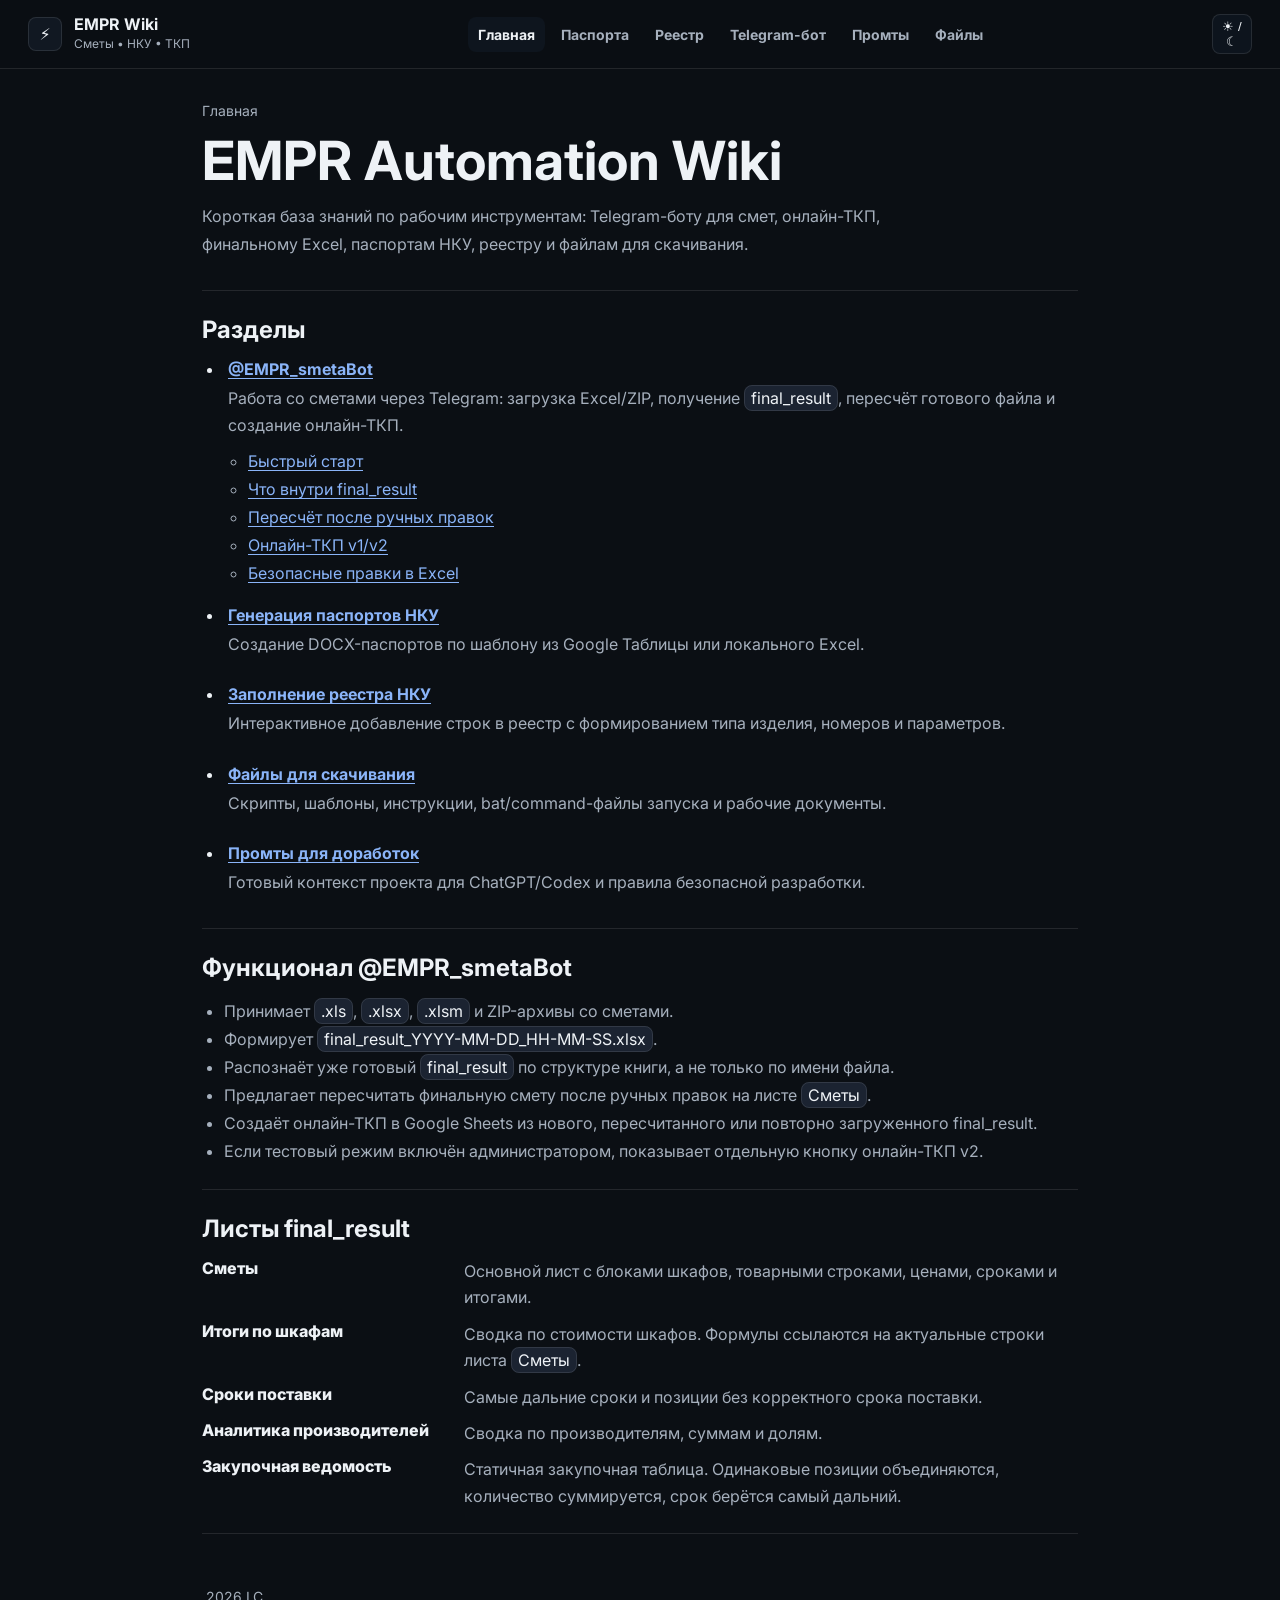
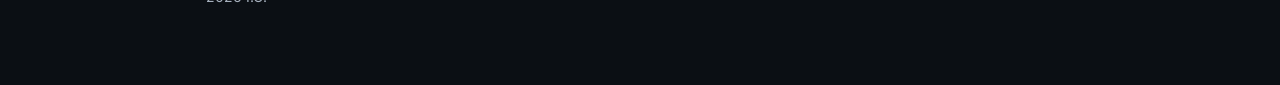
==== index.html @ 55ded32a "Simplify EMPR wiki pages" ====
<!doctype html>
<html lang="ru" data-theme="dark">
<head>
  <meta charset="utf-8" />
  <meta name="viewport" content="width=device-width, initial-scale=1" />
  <meta name="description" content="Wiki EMPR Automation: инструкции по @EMPR_smetaBot, сметам, онлайн-ТКП, паспортам НКУ, реестру и рабочим файлам." />
  <title>EMPR Automation Wiki</title>
  <link rel="preconnect" href="https://fonts.googleapis.com">
  <link rel="preconnect" href="https://fonts.gstatic.com" crossorigin>
  <link href="https://fonts.googleapis.com/css2?family=Inter:wght@400;500;600;700;800&family=JetBrains+Mono:wght@400;500;600&display=swap" rel="stylesheet">
  <link rel="stylesheet" href="styles.css" />
</head>
<body>
  <header class="topbar">
    <a class="brand" href="index.html" aria-label="В начало">
      <span class="brand-mark">⚡</span>
      <span><strong>EMPR Wiki</strong><small>Сметы • НКУ • ТКП</small></span>
    </a>
    <nav class="topnav" aria-label="Основная навигация">
      <a class="active" href="index.html">Главная</a>
      <a href="passports.html">Паспорта</a>
      <a href="registry.html">Реестр</a>
      <a href="bot.html">Telegram-бот</a>
      <a href="prompts.html">Промты</a>
      <a href="files.html">Файлы</a>
    </nav>
    <button class="theme-toggle" type="button" id="themeToggle" aria-label="Переключить тему">☀ / ☾</button>
  </header>

  <main class="layout wiki-page">
    <header class="wiki-page-header">
      <p class="wiki-breadcrumb">Главная</p>
      <h1>EMPR Automation Wiki</h1>
      <p>Короткая база знаний по рабочим инструментам: Telegram-боту для смет, онлайн-ТКП, финальному Excel, паспортам НКУ, реестру и файлам для скачивания.</p>
    </header>

    <section class="wiki-doc">
      <h2>Разделы</h2>
      <ul class="wiki-index-list">
        <li>
          <a href="bot.html"><strong>@EMPR_smetaBot</strong></a>
          <p>Работа со сметами через Telegram: загрузка Excel/ZIP, получение <span class="inline-code">final_result</span>, пересчёт готового файла и создание онлайн-ТКП.</p>
          <ul>
            <li><a href="bot.html#quick-start">Быстрый старт</a></li>
            <li><a href="bot.html#result-file">Что внутри final_result</a></li>
            <li><a href="bot.html#recalculate">Пересчёт после ручных правок</a></li>
            <li><a href="bot.html#online-tkp">Онлайн-ТКП v1/v2</a></li>
            <li><a href="bot.html#safe-editing">Безопасные правки в Excel</a></li>
          </ul>
        </li>
        <li>
          <a href="passports.html"><strong>Генерация паспортов НКУ</strong></a>
          <p>Создание DOCX-паспортов по шаблону из Google Таблицы или локального Excel.</p>
        </li>
        <li>
          <a href="registry.html"><strong>Заполнение реестра НКУ</strong></a>
          <p>Интерактивное добавление строк в реестр с формированием типа изделия, номеров и параметров.</p>
        </li>
        <li>
          <a href="files.html"><strong>Файлы для скачивания</strong></a>
          <p>Скрипты, шаблоны, инструкции, bat/command-файлы запуска и рабочие документы.</p>
        </li>
        <li>
          <a href="prompts.html"><strong>Промты для доработок</strong></a>
          <p>Готовый контекст проекта для ChatGPT/Codex и правила безопасной разработки.</p>
        </li>
      </ul>
    </section>

    <section class="wiki-doc">
      <h2>Функционал @EMPR_smetaBot</h2>
      <ul class="wiki-plain-list">
        <li>Принимает <span class="inline-code">.xls</span>, <span class="inline-code">.xlsx</span>, <span class="inline-code">.xlsm</span> и ZIP-архивы со сметами.</li>
        <li>Формирует <span class="inline-code">final_result_YYYY-MM-DD_HH-MM-SS.xlsx</span>.</li>
        <li>Распознаёт уже готовый <span class="inline-code">final_result</span> по структуре книги, а не только по имени файла.</li>
        <li>Предлагает пересчитать финальную смету после ручных правок на листе <span class="inline-code">Сметы</span>.</li>
        <li>Создаёт онлайн-ТКП в Google Sheets из нового, пересчитанного или повторно загруженного final_result.</li>
        <li>Если тестовый режим включён администратором, показывает отдельную кнопку онлайн-ТКП v2.</li>
      </ul>
    </section>

    <section class="wiki-doc">
      <h2>Листы final_result</h2>
      <dl class="wiki-def-list">
        <dt>Сметы</dt>
        <dd>Основной лист с блоками шкафов, товарными строками, ценами, сроками и итогами.</dd>
        <dt>Итоги по шкафам</dt>
        <dd>Сводка по стоимости шкафов. Формулы ссылаются на актуальные строки листа <span class="inline-code">Сметы</span>.</dd>
        <dt>Сроки поставки</dt>
        <dd>Самые дальние сроки и позиции без корректного срока поставки.</dd>
        <dt>Аналитика производителей</dt>
        <dd>Сводка по производителям, суммам и долям.</dd>
        <dt>Закупочная ведомость</dt>
        <dd>Статичная закупочная таблица. Одинаковые позиции объединяются, количество суммируется, срок берётся самый дальний.</dd>
      </dl>
    </section>

    <footer class="footer">2026 I.C.</footer>
  </main>
  <div class="toast" id="toast">Команда скопирована</div>
  <script src="script.js"></script>
</body>
</html>
---- styles.css ----
:root {
  color-scheme: dark;
  --bg: #0b0f14;
  --bg-soft: #111822;
  --panel: rgba(17, 24, 34, .76);
  --panel-strong: rgba(22, 31, 44, .96);
  --text: #eef2f6;
  --muted: #a6b0bd;
  --line: rgba(255,255,255,.10);
  --accent: #8ab4f8;
  --accent-2: #8ab4f8;
  --accent-3: #a8dab5;
  --warn: #ffbd4a;
  --pink: #f28b82;
  --pink-soft: rgba(242, 139, 130, .12);
  --shadow: none;
  --code-bg: #071121;
  --code-text: #dce8ff;
  --svg-panel-a: #20365f;
  --svg-panel-b: #111c31;
  --svg-stroke: #5f83bd;
  --svg-slot: #071121;
}
html[data-theme="light"] {
  color-scheme: light;
  --bg: #f5f7fb;
  --bg-soft: #eaf0f8;
  --panel: rgba(255,255,255,.86);
  --panel-strong: rgba(255,255,255,.98);
  --text: #111827;
  --muted: #52627a;
  --line: rgba(20,36,62,.14);
  --shadow: 0 20px 60px rgba(31,54,92,.14);
  --code-bg: #0d1524;
  --code-text: #eaf2ff;
  --svg-panel-a: #e7eef8;
  --svg-panel-b: #c8d6e8;
  --svg-stroke: #6680a5;
  --svg-slot: #f7fbff;
  --pink-soft: rgba(236, 72, 153, .10);
}
* { box-sizing: border-box; }
html { scroll-behavior: smooth; }
body {
  margin: 0;
  font-family: Inter, system-ui, -apple-system, BlinkMacSystemFont, "Segoe UI", sans-serif;
  background: var(--bg);
  color: var(--text);
}
a { color: inherit; }
.noise { display: none; }
.topbar {
  position: sticky; top: 0; z-index: 50;
  display: flex; align-items: center; justify-content: space-between; gap: 18px;
  padding: 14px 28px;
  backdrop-filter: blur(18px);
  background: color-mix(in srgb, var(--bg) 78%, transparent);
  border-bottom: 1px solid var(--line);
}
.brand { display: flex; align-items: center; gap: 12px; text-decoration: none; min-width: 220px; }
.brand-mark { display: grid; place-items: center; width: 34px; height: 34px; border-radius: 8px; background: var(--bg-soft); border: 1px solid var(--line); box-shadow: none; }
.brand strong { display: block; line-height: 1.05; }
.brand small { color: var(--muted); font-size: 12px; }
.topnav { display: flex; align-items: center; gap: 6px; flex-wrap: wrap; }
.topnav a { text-decoration: none; color: var(--muted); padding: 9px 10px; border-radius: 8px; font-weight: 700; font-size: 14px; }
.topnav a:hover, .topnav a.active { color: var(--text); background: var(--panel); }
.theme-toggle { border: 1px solid var(--line); background: var(--panel); color: var(--text); width: 40px; height: 40px; border-radius: 8px; cursor: pointer; }
.layout { max-width: 1080px; margin: 0 auto; padding: 30px 22px 56px; }
.hero, .section { border: 1px solid var(--line); background: var(--panel); border-radius: 30px; box-shadow: var(--shadow); }
.hero { display: grid; grid-template-columns: 1.08fr .92fr; gap: 26px; padding: 44px; overflow: hidden; position: relative; }
.eyebrow, .kicker { color: var(--accent); font-weight: 800; font-size: 12px; letter-spacing: .16em; text-transform: uppercase; }
h1 { font-size: clamp(42px, 6vw, 76px); line-height: .94; margin: 16px 0 18px; letter-spacing: 0; }
h2 { font-size: clamp(28px, 4vw, 44px); line-height: 1.05; margin: 10px 0 12px; letter-spacing: 0; }
h3 { font-size: 20px; margin: 24px 0 12px; }
p { color: var(--muted); line-height: 1.7; }
.lead { color: var(--muted); font-size: clamp(17px, 2vw, 21px); line-height: 1.65; max-width: 760px; }
.hero-actions, .actions { display: flex; flex-wrap: wrap; gap: 12px; margin-top: 26px; }
.btn { display: inline-flex; align-items: center; justify-content: center; gap: 8px; min-height: 40px; padding: 0 14px; border-radius: 8px; text-decoration: none; font-weight: 800; border: 1px solid var(--line); }
.btn.primary { background: var(--accent); color: #071121; border: 0; }
.btn.green { background: var(--accent-3); color: #071121; border: 0; }
.btn.ghost { background: var(--panel); color: var(--text); }
.section { margin-top: 28px; padding: 34px; }
.section-head { max-width: 780px; margin-bottom: 24px; }
.grid-2 { display: grid; grid-template-columns: repeat(2, 1fr); gap: 16px; }
.grid-3 { display: grid; grid-template-columns: repeat(3, 1fr); gap: 16px; }
.card { padding: 22px; border-radius: 22px; background: color-mix(in srgb, var(--bg-soft) 70%, transparent); border: 1px solid var(--line); }
.card h3 { margin-top: 0; }
.card p { margin-bottom: 0; }
.badges { display: flex; gap: 8px; flex-wrap: wrap; margin: 12px 0; }
.badge { padding: 6px 9px; border-radius: 999px; border: 1px solid var(--line); color: var(--muted); background: color-mix(in srgb, var(--panel-strong) 70%, transparent); font-weight: 700; font-size: 12px; }
.notice {
  position: relative;
  padding: 17px 18px 17px 22px;
  border-radius: 18px;
  background:
    linear-gradient(90deg, color-mix(in srgb, var(--pink) 28%, transparent), transparent 46%),
    color-mix(in srgb, var(--pink) 8%, var(--panel));
  border: 1px solid color-mix(in srgb, var(--pink) 34%, var(--line));
  color: var(--muted);
  margin: 16px 0;
  box-shadow: inset 5px 0 0 color-mix(in srgb, var(--pink) 78%, white 6%), 0 16px 42px rgba(0,0,0,.10);
}
.notice::before {
  content: "";
  position: absolute;
  left: 14px; top: 16px; bottom: 16px;
  width: 3px;
  border-radius: 999px;
  background: linear-gradient(180deg, #ff8ac1, var(--pink));
  opacity: .95;
}
.notice strong { color: var(--text); }
.wiki-page {
  max-width: 920px;
}
.wiki-page-header {
  padding-bottom: 22px;
  border-bottom: 1px solid var(--line);
}
.wiki-page-header h1 {
  font-size: clamp(34px, 5vw, 54px);
  line-height: 1.05;
  margin: 8px 0 14px;
}
.wiki-page-header p {
  max-width: 760px;
  margin: 0 0 10px;
}
.wiki-page-header a,
.wiki-doc a {
  color: var(--accent);
  text-decoration-thickness: 1px;
  text-underline-offset: 3px;
}
.wiki-breadcrumb {
  color: var(--muted);
  font-size: 14px;
}
.wiki-doc {
  padding: 24px 0;
  border-bottom: 1px solid var(--line);
}
.wiki-doc h2 {
  font-size: 24px;
  line-height: 1.25;
  margin: 0 0 14px;
}
.wiki-doc h3 {
  font-size: 17px;
  margin: 18px 0 8px;
}
.wiki-doc p {
  margin: 8px 0;
}
.wiki-index-list {
  display: grid;
  gap: 18px;
  margin: 0;
  padding-left: 22px;
}
.wiki-index-list > li {
  padding-left: 4px;
}
.wiki-index-list p {
  margin: 6px 0 8px;
}
.wiki-index-list ul,
.wiki-plain-list,
.wiki-ordered-list,
.wiki-toc ol {
  color: var(--muted);
  line-height: 1.75;
}
.wiki-index-list ul {
  margin: 0;
  padding-left: 20px;
}
.wiki-plain-list,
.wiki-ordered-list {
  margin: 0;
  padding-left: 22px;
}
.wiki-def-list {
  display: grid;
  grid-template-columns: minmax(170px, 240px) minmax(0, 1fr);
  gap: 10px 22px;
  margin: 0;
}
.wiki-def-list dt {
  color: var(--text);
  font-weight: 800;
}
.wiki-def-list dd {
  margin: 0;
  color: var(--muted);
  line-height: 1.65;
}
.wiki-toc ol {
  margin: 0;
  padding-left: 22px;
  columns: 2;
}
.wiki-hero {
  display: grid;
  grid-template-columns: minmax(0, 1.05fr) minmax(320px, .95fr);
  gap: 22px;
  border: 1px solid var(--line);
  background: var(--panel);
  border-radius: 30px;
  box-shadow: var(--shadow);
  padding: 40px;
}
.wiki-hero-copy { align-self: center; }
.wiki-quick-index {
  display: grid;
  gap: 10px;
}
.wiki-quick-index a {
  display: grid;
  grid-template-columns: 44px 1fr;
  column-gap: 12px;
  row-gap: 3px;
  align-items: center;
  padding: 14px;
  text-decoration: none;
  border: 1px solid var(--line);
  border-radius: 18px;
  background: color-mix(in srgb, var(--bg-soft) 76%, transparent);
}
.wiki-quick-index a:hover {
  border-color: color-mix(in srgb, var(--accent) 46%, var(--line));
  background: color-mix(in srgb, var(--accent) 10%, var(--bg-soft));
}
.wiki-quick-index span {
  grid-row: 1 / 3;
  display: grid;
  place-items: center;
  width: 44px;
  height: 44px;
  border-radius: 12px;
  color: var(--text);
  background: color-mix(in srgb, var(--accent) 18%, var(--panel-strong));
  font: 800 13px "JetBrains Mono", ui-monospace, monospace;
}
.wiki-quick-index strong { color: var(--text); }
.wiki-quick-index small { color: var(--muted); line-height: 1.45; }
.wiki-grid {
  display: grid;
  grid-template-columns: repeat(4, minmax(0, 1fr));
  gap: 14px;
}
.wiki-tile {
  display: block;
  min-height: 220px;
  padding: 20px;
  border: 1px solid var(--line);
  border-radius: 20px;
  background: color-mix(in srgb, var(--bg-soft) 72%, transparent);
  text-decoration: none;
}
.wiki-tile:hover {
  border-color: color-mix(in srgb, var(--accent-3) 42%, var(--line));
  background: color-mix(in srgb, var(--accent-3) 8%, var(--bg-soft));
}
.wiki-tile-label {
  display: inline-flex;
  margin-bottom: 18px;
  padding: 6px 9px;
  border-radius: 999px;
  background: color-mix(in srgb, var(--accent-3) 12%, transparent);
  border: 1px solid var(--line);
  color: var(--accent-3);
  font-size: 12px;
  font-weight: 800;
  text-transform: uppercase;
  letter-spacing: .08em;
}
.wiki-section { scroll-margin-top: 92px; }
.wiki-list {
  display: grid;
  gap: 12px;
}
.wiki-list article {
  padding: 18px 20px;
  border: 1px solid var(--line);
  border-radius: 18px;
  background: color-mix(in srgb, var(--bg-soft) 72%, transparent);
}
.wiki-list h3 { margin: 0 0 8px; }
.wiki-list p { margin: 0; }
.wiki-note {
  margin: 18px 0 0;
  padding: 16px 18px;
  border: 1px solid color-mix(in srgb, var(--accent-3) 34%, var(--line));
  border-radius: 18px;
  background: color-mix(in srgb, var(--accent-3) 9%, var(--panel));
  color: var(--muted);
  line-height: 1.7;
}
.wiki-note strong { color: var(--text); }
.flow-list {
  display: grid;
  gap: 12px;
  margin: 0;
  padding: 0;
  list-style: none;
  counter-reset: flow;
}
.flow-list li {
  counter-increment: flow;
  position: relative;
  padding: 16px 18px 16px 64px;
  border: 1px solid var(--line);
  border-radius: 18px;
  background: color-mix(in srgb, var(--bg-soft) 72%, transparent);
  color: var(--muted);
  line-height: 1.7;
}
.flow-list li::before {
  content: counter(flow);
  position: absolute;
  left: 16px;
  top: 16px;
  display: grid;
  place-items: center;
  width: 32px;
  height: 32px;
  border-radius: 10px;
  background: color-mix(in srgb, var(--accent) 18%, var(--panel-strong));
  color: var(--text);
  font: 800 13px "JetBrains Mono", ui-monospace, monospace;
}
.flow-list strong { color: var(--text); }
.check-list {
  margin: 0;
  padding-left: 20px;
  color: var(--muted);
  line-height: 1.8;
}
.check-list li::marker { color: var(--accent-3); }
.check-list.danger li::marker { color: var(--warn); }
.compact-table table { min-width: 760px; }
.folder-card { background: var(--bg-soft); border: 1px solid var(--line); border-radius: 22px; overflow: hidden; margin: 16px 0; }
.folder-title { padding: 14px 18px; border-bottom: 1px solid var(--line); color: var(--muted); font-weight: 800; }
.tree { background: transparent; color: var(--text); }
.code-block { margin: 16px 0; overflow: hidden; border: 1px solid var(--line); border-radius: 18px; background: var(--code-bg); }
.code-head { display: flex; justify-content: space-between; align-items: center; gap: 14px; padding: 10px 12px 10px 16px; color: #9fb0cc; border-bottom: 1px solid rgba(255,255,255,.08); font-size: 13px; }
.copy-btn { border: 1px solid rgba(255,255,255,.12); background: rgba(255,255,255,.06); color: #dce7ff; border-radius: 10px; padding: 7px 10px; font: 800 12px Inter, sans-serif; cursor: pointer; }
.copy-btn:hover { background: rgba(255,255,255,.12); }
pre { margin: 0; padding: 18px; overflow-x: auto; color: var(--code-text); font-size: 14px; line-height: 1.6; }
code { font-family: "JetBrains Mono", ui-monospace, SFMono-Regular, Menlo, Consolas, monospace; }
.inline-code { color: var(--text); background: color-mix(in srgb, var(--accent) 12%, transparent); border: 1px solid var(--line); padding: 2px 6px; border-radius: 8px; }
.steps { color: var(--muted); line-height: 1.8; padding-left: 22px; }
.table-wrap { overflow-x: auto; border: 1px solid var(--line); border-radius: 20px; }
table { width: 100%; border-collapse: collapse; min-width: 680px; }
th, td { padding: 14px 16px; text-align: left; border-bottom: 1px solid var(--line); vertical-align: top; }
th { color: var(--text); background: var(--bg-soft); font-size: 13px; text-transform: uppercase; letter-spacing: .08em; }
td { color: var(--muted); }
.tabs { display: inline-flex; padding: 5px; background: var(--bg-soft); border: 1px solid var(--line); border-radius: 16px; margin: 10px 0 20px; }
.tab { border: 0; background: transparent; color: var(--muted); padding: 10px 16px; border-radius: 12px; font-weight: 800; cursor: pointer; }
.tab.active { background: var(--panel-strong); color: var(--text); box-shadow: 0 8px 26px rgba(0,0,0,.16); }
.tab-panel { display: none; }
.tab-panel.active { display: block; }
.footer { margin-top: 30px; padding: 24px 4px; color: var(--muted); font-size: 14px; }
.footer-banner { margin-top: 30px; padding: 0; overflow: hidden; border: 1px solid var(--line); border-radius: 28px; background: var(--panel); box-shadow: var(--shadow); aspect-ratio: 24 / 7; min-height: 220px; max-height: 430px; }
.footer-banner img { display: block; width: 100%; height: 100%; object-fit: cover; object-position: center; }
.toast { position: fixed; right: 24px; bottom: 24px; opacity: 0; transform: translateY(12px); transition: .25s ease; background: var(--panel-strong); color: var(--text); border: 1px solid var(--line); padding: 12px 16px; border-radius: 14px; box-shadow: var(--shadow); pointer-events: none; z-index: 100; }
.toast.show { opacity: 1; transform: translateY(0); }
/* Electric cabinet hero */
.cabinet-wrap { position: relative; min-height: 410px; display: grid; place-items: center; }
.grid-glow { position: absolute; inset: 8%; border-radius: 50%; background: radial-gradient(circle, color-mix(in srgb, var(--accent) 18%, transparent), transparent 66%); filter: blur(5px); animation: breathe 4s ease-in-out infinite; }
.cabinet-svg { width: min(100%, 460px); position: relative; z-index: 1; filter: drop-shadow(0 34px 60px rgba(0,0,0,.32)); }
.cabinet-door { fill: url(#doorGradient); stroke: var(--svg-stroke); stroke-width: 2.4; }
.door-line, .hinge, .rail { stroke: var(--svg-stroke); stroke-width: 2; opacity: .75; }
.vent { fill: color-mix(in srgb, var(--accent) 20%, var(--svg-slot)); opacity: .8; }
.handle { fill: var(--svg-stroke); }
.breaker { fill: var(--svg-slot); stroke: var(--svg-stroke); stroke-width: 1.3; }
.switch { fill: color-mix(in srgb, var(--accent) 35%, var(--svg-slot)); animation: switchPulse 2.4s ease-in-out infinite; }
.busbar { stroke: var(--warn); stroke-width: 6; stroke-linecap: round; filter: drop-shadow(0 0 8px color-mix(in srgb, var(--warn) 50%, transparent)); }
.wire { fill: none; stroke-width: 4; stroke-linecap: round; stroke-dasharray: 12 14; animation: dash 2.4s linear infinite; }
.wire.blue { stroke: var(--accent); }
.wire.green { stroke: var(--accent-3); animation-duration: 3s; }
.wire.purple { stroke: var(--accent-2); animation-duration: 2s; }
.led { animation: blink 1.5s ease-in-out infinite; }
.led.red { fill: #ff5770; }
.led.green { fill: var(--accent-3); animation-delay: .35s; }
.led.blue { fill: var(--accent); animation-delay: .7s; }
.meter-text { fill: var(--muted); font: 800 12px Inter, sans-serif; letter-spacing: .08em; }
@keyframes dash { to { stroke-dashoffset: -52; } }
@keyframes blink { 0%,100% { opacity: .45; } 50% { opacity: 1; filter: drop-shadow(0 0 10px currentColor); } }
@keyframes breathe { 0%,100% { transform: scale(.96); opacity: .6; } 50% { transform: scale(1.05); opacity: 1; } }
@keyframes switchPulse { 0%,100% { opacity: .72; } 50% { opacity: 1; } }
@media (max-width: 900px) {
  .hero, .wiki-hero { grid-template-columns: 1fr; padding: 28px; }
  .grid-2, .grid-3 { grid-template-columns: 1fr; }
  .wiki-grid { grid-template-columns: repeat(2, minmax(0, 1fr)); }
  .topnav { display: none; }
  .brand { min-width: auto; }
}
@media (max-width: 620px) {
  .topbar { padding: 12px 16px; }
  .layout { padding: 22px 14px 42px; }
  .section { padding: 24px; border-radius: 24px; }
  .wiki-hero { padding: 24px; border-radius: 24px; }
  .wiki-grid { grid-template-columns: 1fr; }
  .wiki-quick-index a { grid-template-columns: 38px 1fr; }
  .wiki-quick-index span { width: 38px; height: 38px; }
  h1 { font-size: 40px; }
  .hero-actions, .actions { flex-direction: column; align-items: stretch; }
  .footer-banner { border-radius: 24px; aspect-ratio: 4 / 3; min-height: 260px; }
  .wiki-def-list { grid-template-columns: 1fr; gap: 4px; }
  .wiki-def-list dd { margin-bottom: 12px; }
  .wiki-toc ol { columns: 1; }
}
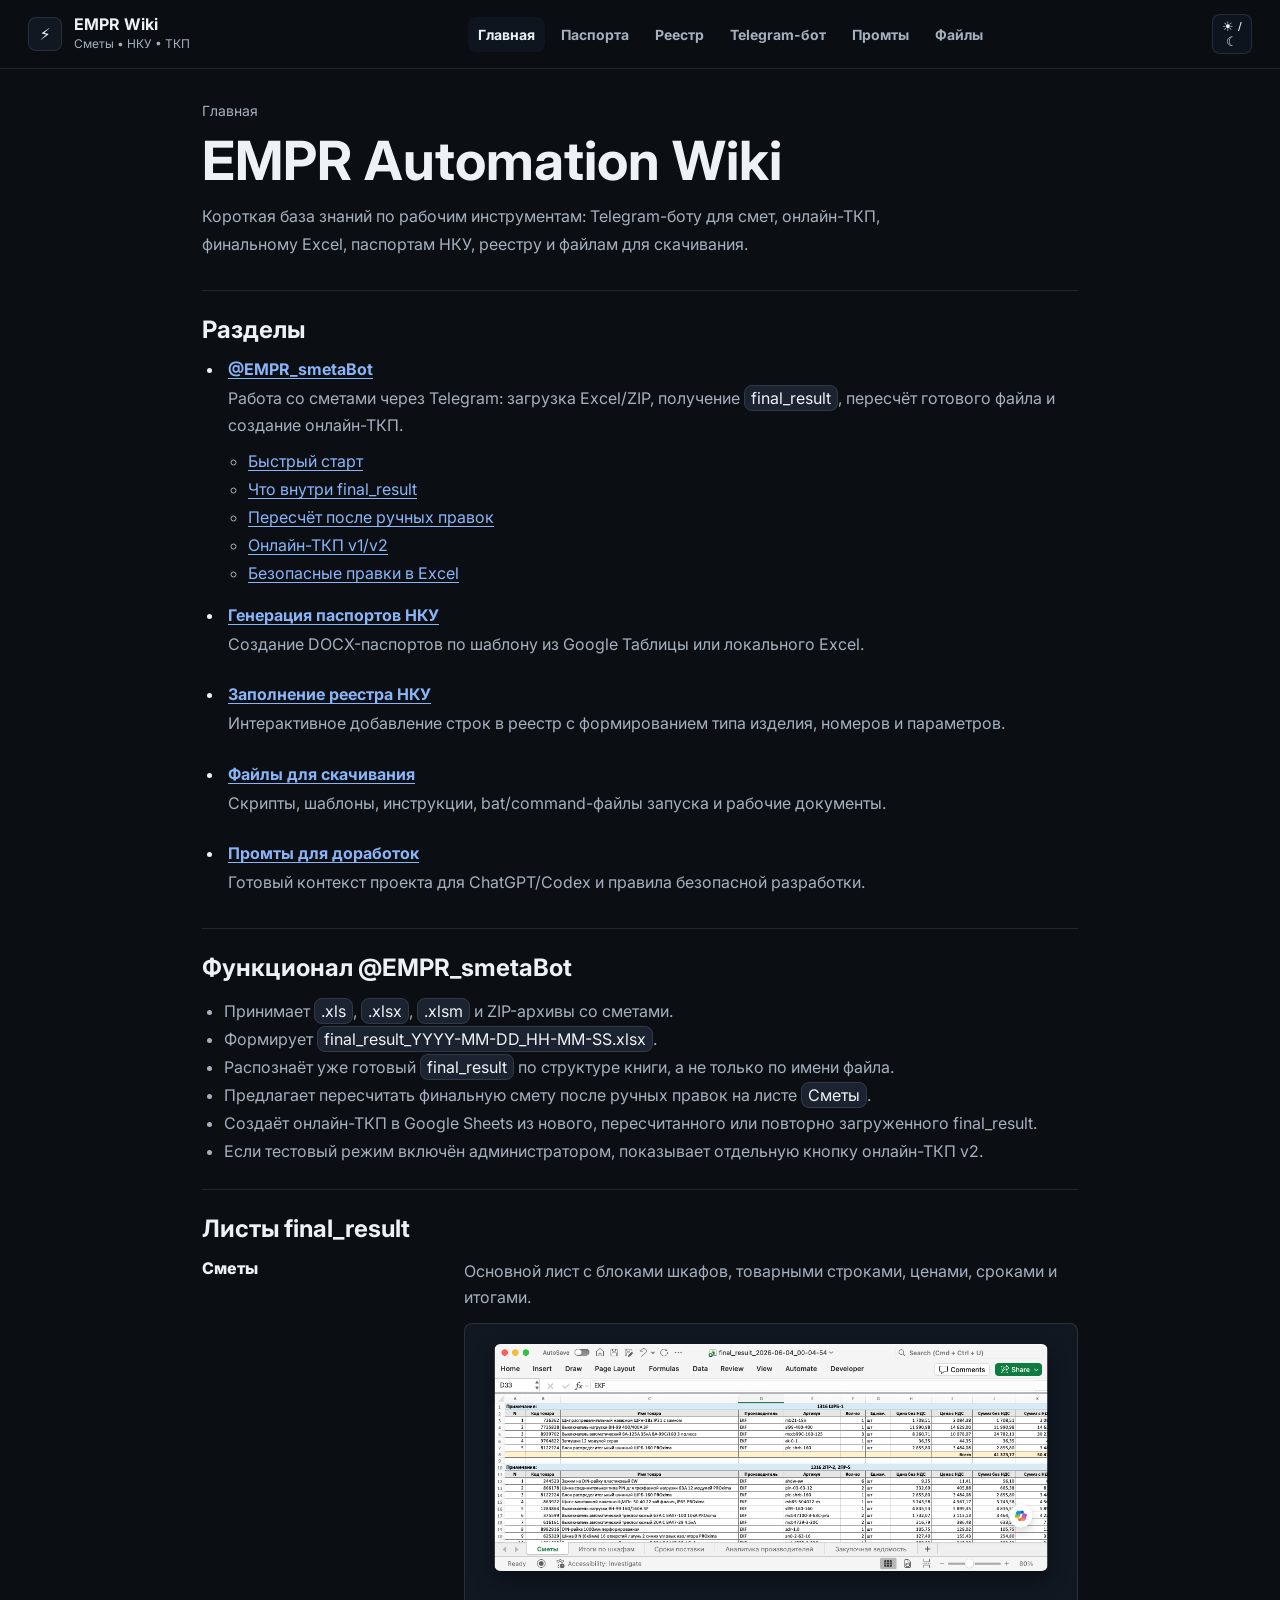
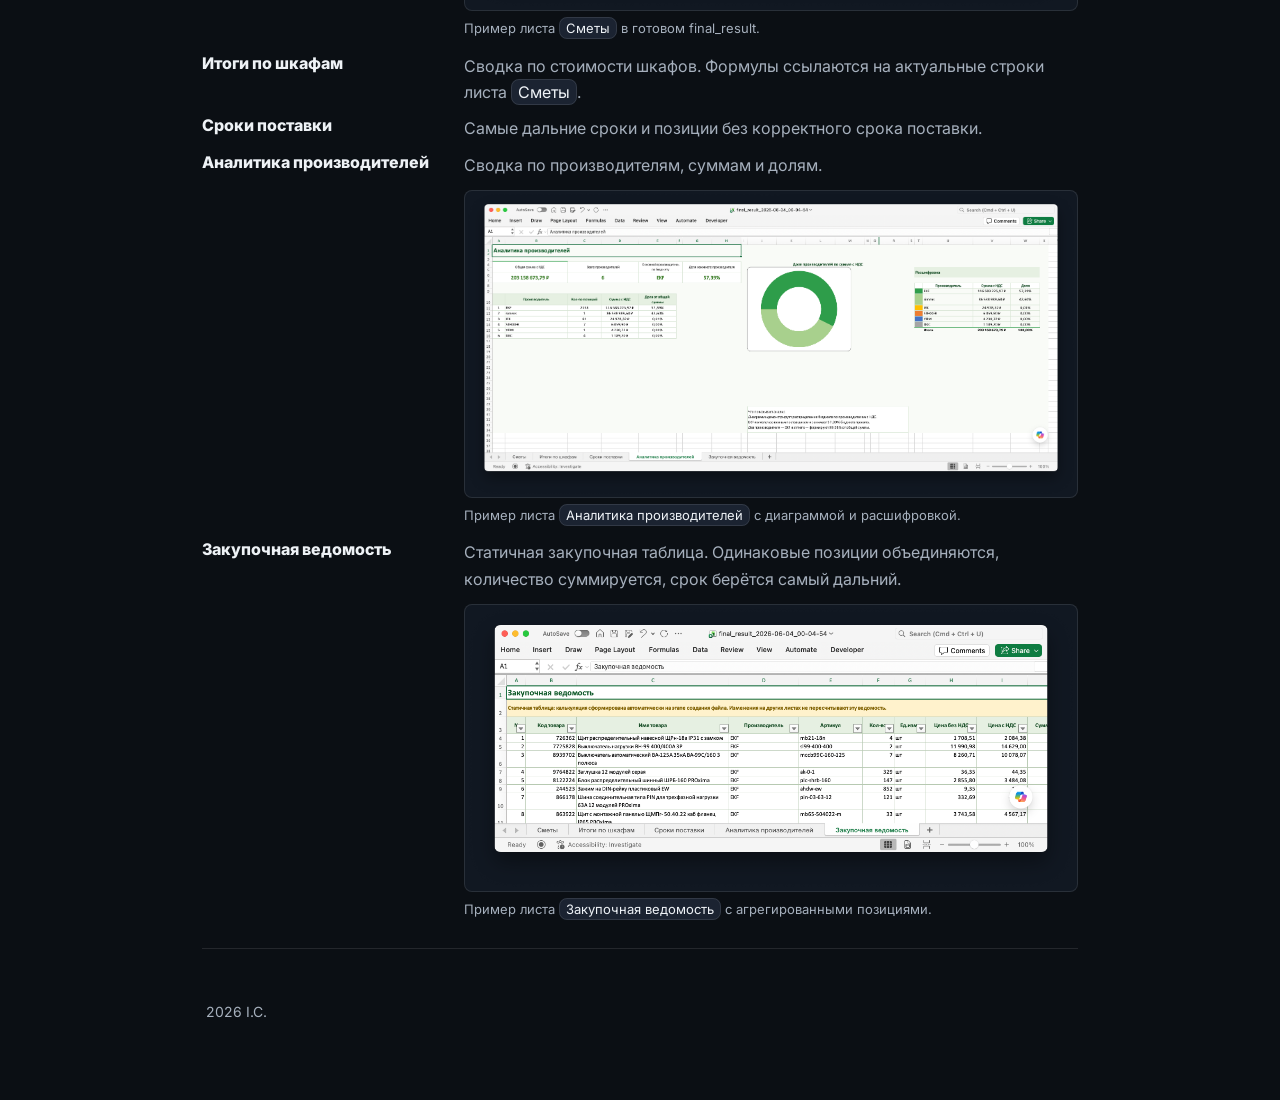
==== commit fa2ab53e: "Add final result screenshots to wiki" ====
--- a/index.html
+++ b/index.html
@@ -83,15 +83,33 @@
       <h2>Листы final_result</h2>
       <dl class="wiki-def-list">
         <dt>Сметы</dt>
-        <dd>Основной лист с блоками шкафов, товарными строками, ценами, сроками и итогами.</dd>
+        <dd>
+          Основной лист с блоками шкафов, товарными строками, ценами, сроками и итогами.
+          <figure class="wiki-screenshot">
+            <img src="assets/final-result-smety.png" alt="Лист Сметы в final_result.xlsx" loading="lazy" />
+            <figcaption>Пример листа <span class="inline-code">Сметы</span> в готовом final_result.</figcaption>
+          </figure>
+        </dd>
         <dt>Итоги по шкафам</dt>
         <dd>Сводка по стоимости шкафов. Формулы ссылаются на актуальные строки листа <span class="inline-code">Сметы</span>.</dd>
         <dt>Сроки поставки</dt>
         <dd>Самые дальние сроки и позиции без корректного срока поставки.</dd>
         <dt>Аналитика производителей</dt>
-        <dd>Сводка по производителям, суммам и долям.</dd>
+        <dd>
+          Сводка по производителям, суммам и долям.
+          <figure class="wiki-screenshot">
+            <img src="assets/manufacturer-analytics.png" alt="Лист Аналитика производителей в final_result.xlsx" loading="lazy" />
+            <figcaption>Пример листа <span class="inline-code">Аналитика производителей</span> с диаграммой и расшифровкой.</figcaption>
+          </figure>
+        </dd>
         <dt>Закупочная ведомость</dt>
-        <dd>Статичная закупочная таблица. Одинаковые позиции объединяются, количество суммируется, срок берётся самый дальний.</dd>
+        <dd>
+          Статичная закупочная таблица. Одинаковые позиции объединяются, количество суммируется, срок берётся самый дальний.
+          <figure class="wiki-screenshot">
+            <img src="assets/purchase-sheet.png" alt="Лист Закупочная ведомость в final_result.xlsx" loading="lazy" />
+            <figcaption>Пример листа <span class="inline-code">Закупочная ведомость</span> с агрегированными позициями.</figcaption>
+          </figure>
+        </dd>
       </dl>
     </section>
 
--- a/styles.css
+++ b/styles.css
@@ -194,6 +194,23 @@
   margin: 0;
   color: var(--muted);
   line-height: 1.65;
+}
+.wiki-screenshot {
+  margin: 12px 0 4px;
+}
+.wiki-screenshot img {
+  display: block;
+  width: 100%;
+  height: auto;
+  border: 1px solid var(--line);
+  border-radius: 8px;
+  background: var(--bg-soft);
+}
+.wiki-screenshot figcaption {
+  margin-top: 8px;
+  color: var(--muted);
+  font-size: 13px;
+  line-height: 1.5;
 }
 .wiki-toc ol {
   margin: 0;
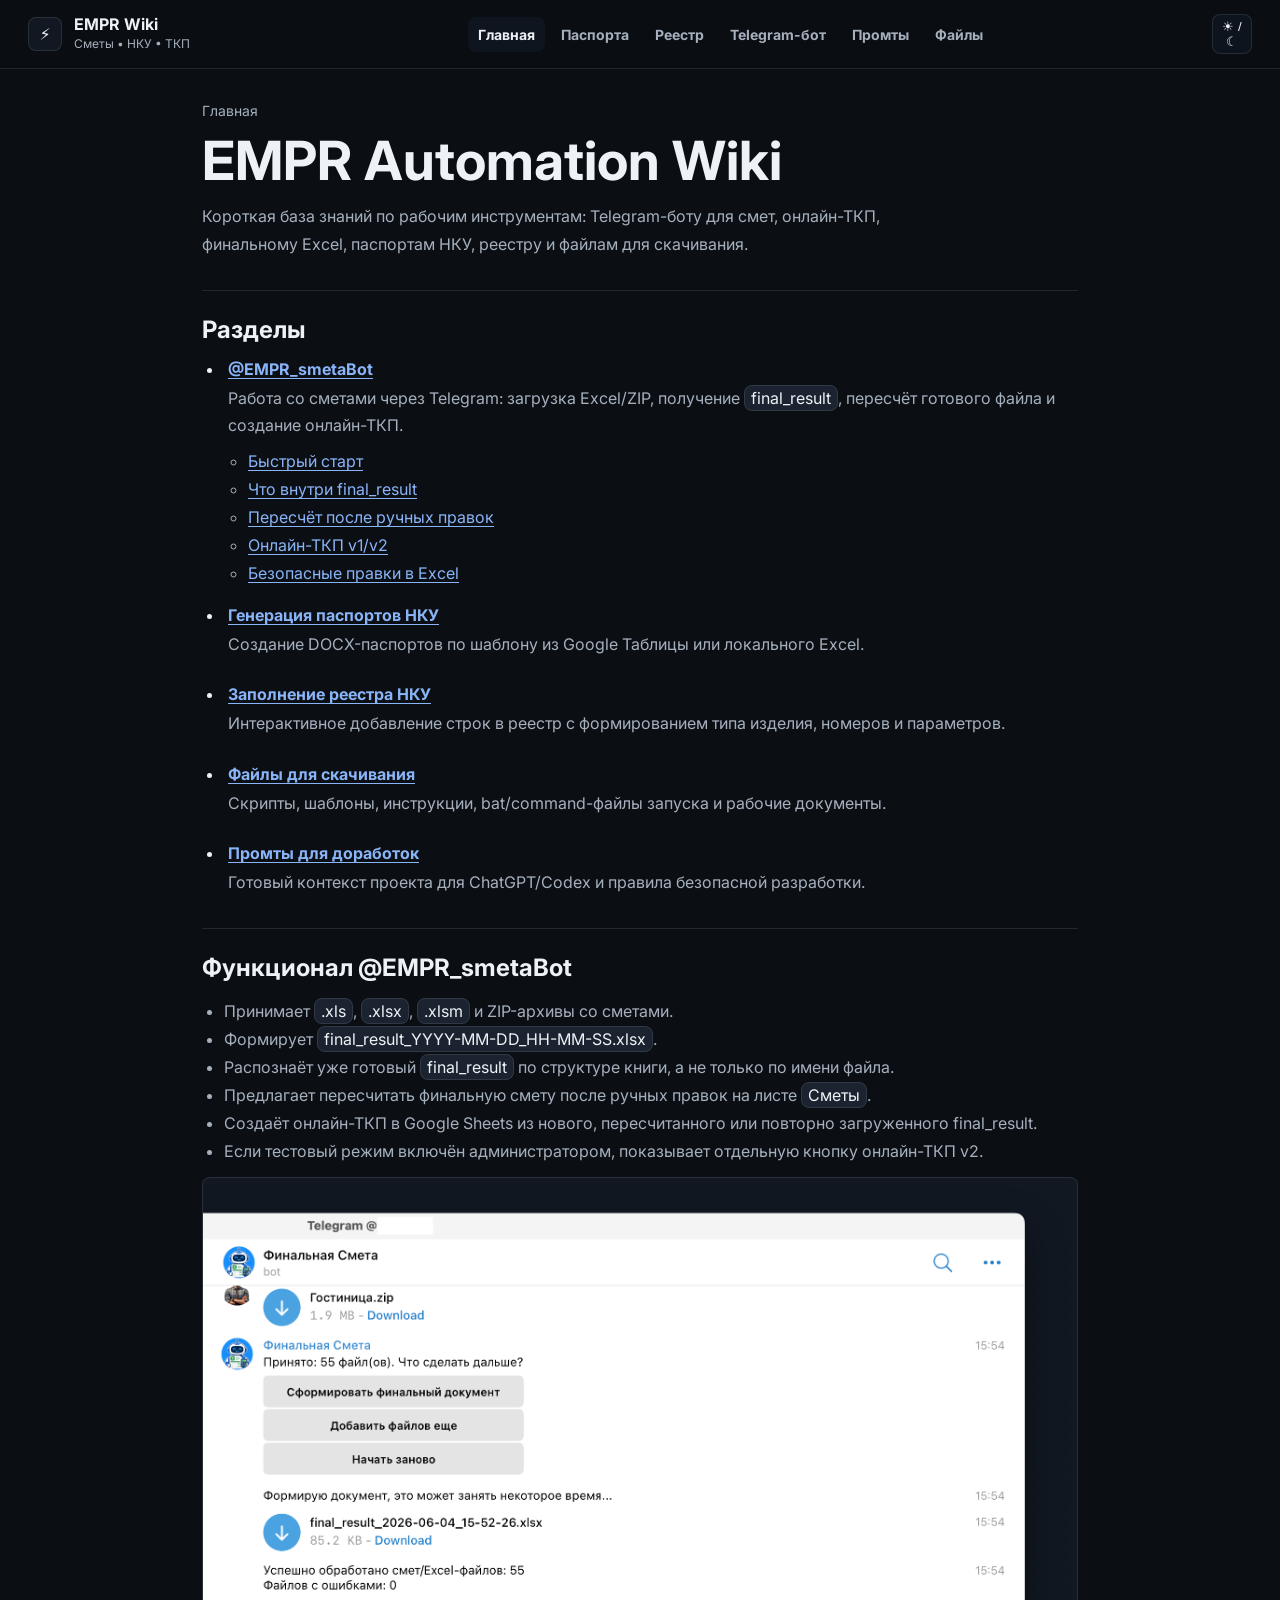
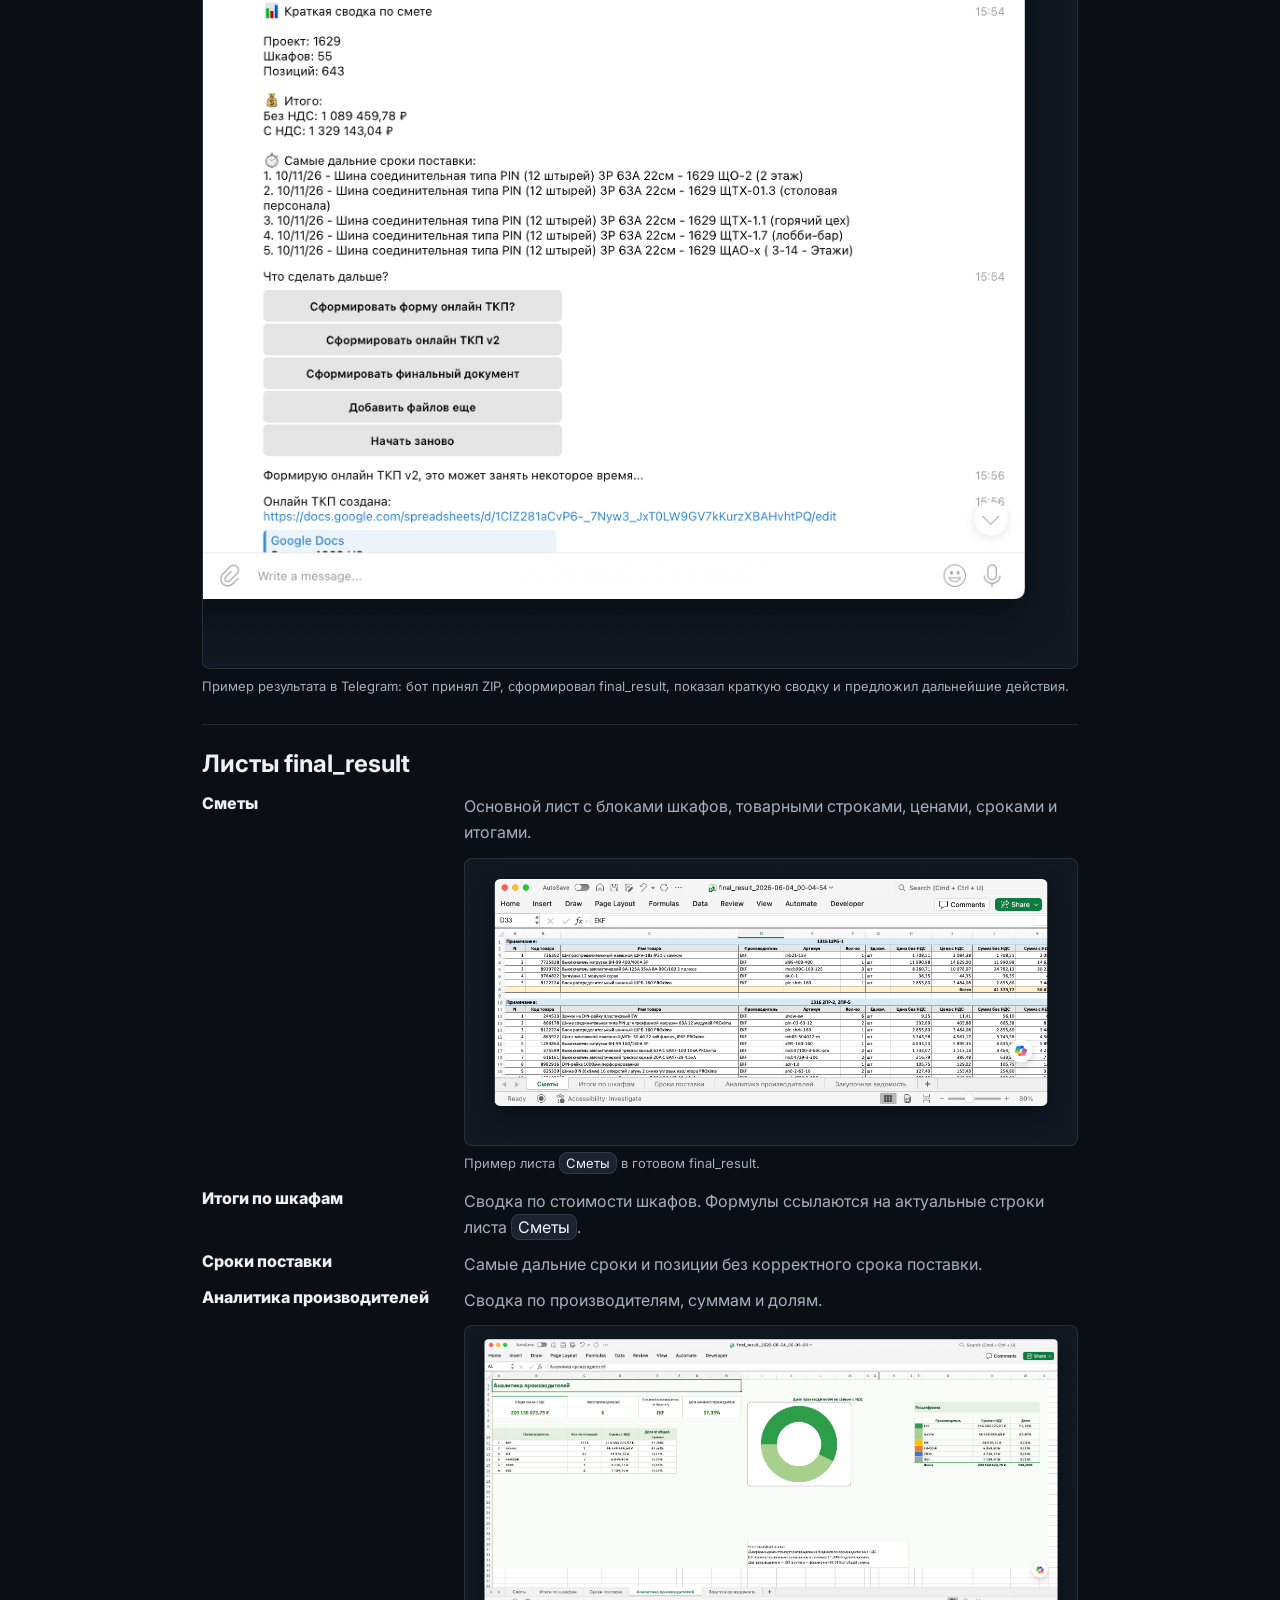
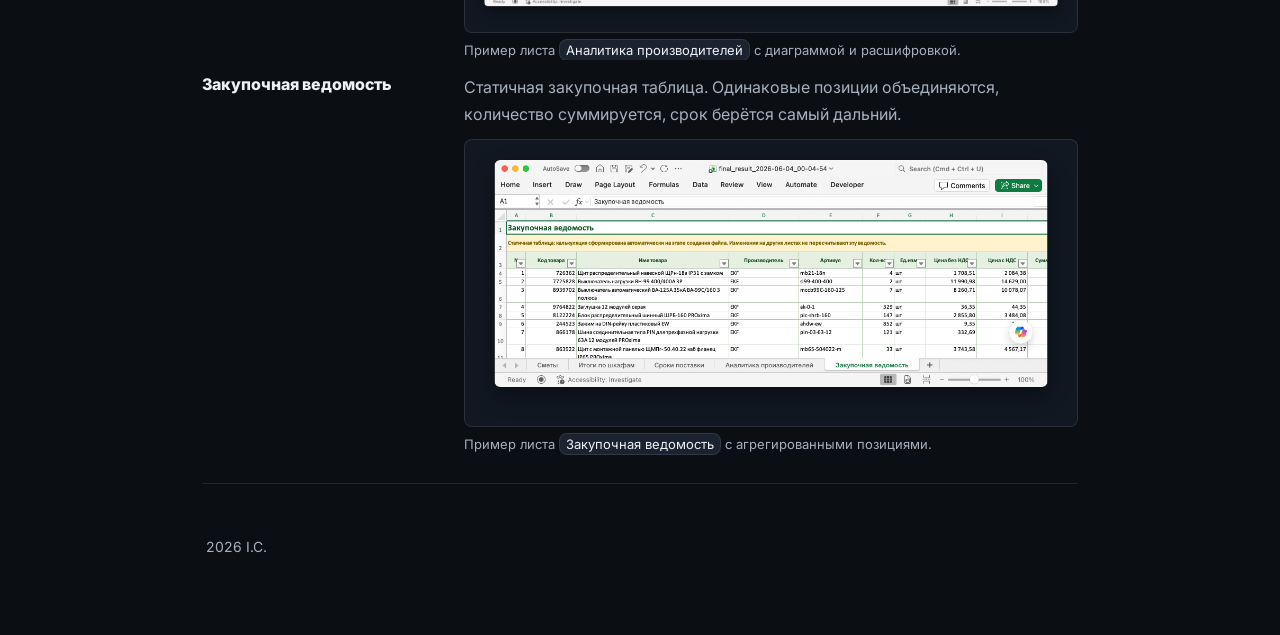
==== commit 98c4d583: "Add bot workflow screenshot to wiki" ====
--- a/index.html
+++ b/index.html
@@ -77,6 +77,10 @@
         <li>Создаёт онлайн-ТКП в Google Sheets из нового, пересчитанного или повторно загруженного final_result.</li>
         <li>Если тестовый режим включён администратором, показывает отдельную кнопку онлайн-ТКП v2.</li>
       </ul>
+      <figure class="wiki-screenshot">
+        <img src="assets/bot-final-smeta.png" alt="Диалог Telegram с @EMPR_smetaBot после формирования финальной сметы" loading="lazy" />
+        <figcaption>Пример результата в Telegram: бот принял ZIP, сформировал final_result, показал краткую сводку и предложил дальнейшие действия.</figcaption>
+      </figure>
     </section>
 
     <section class="wiki-doc">
--- a/styles.css
+++ b/styles.css
@@ -197,14 +197,18 @@
 }
 .wiki-screenshot {
   margin: 12px 0 4px;
+  max-width: 100%;
+  overflow: hidden;
 }
 .wiki-screenshot img {
   display: block;
   width: 100%;
+  max-width: 100%;
   height: auto;
   border: 1px solid var(--line);
   border-radius: 8px;
   background: var(--bg-soft);
+  object-fit: contain;
 }
 .wiki-screenshot figcaption {
   margin-top: 8px;
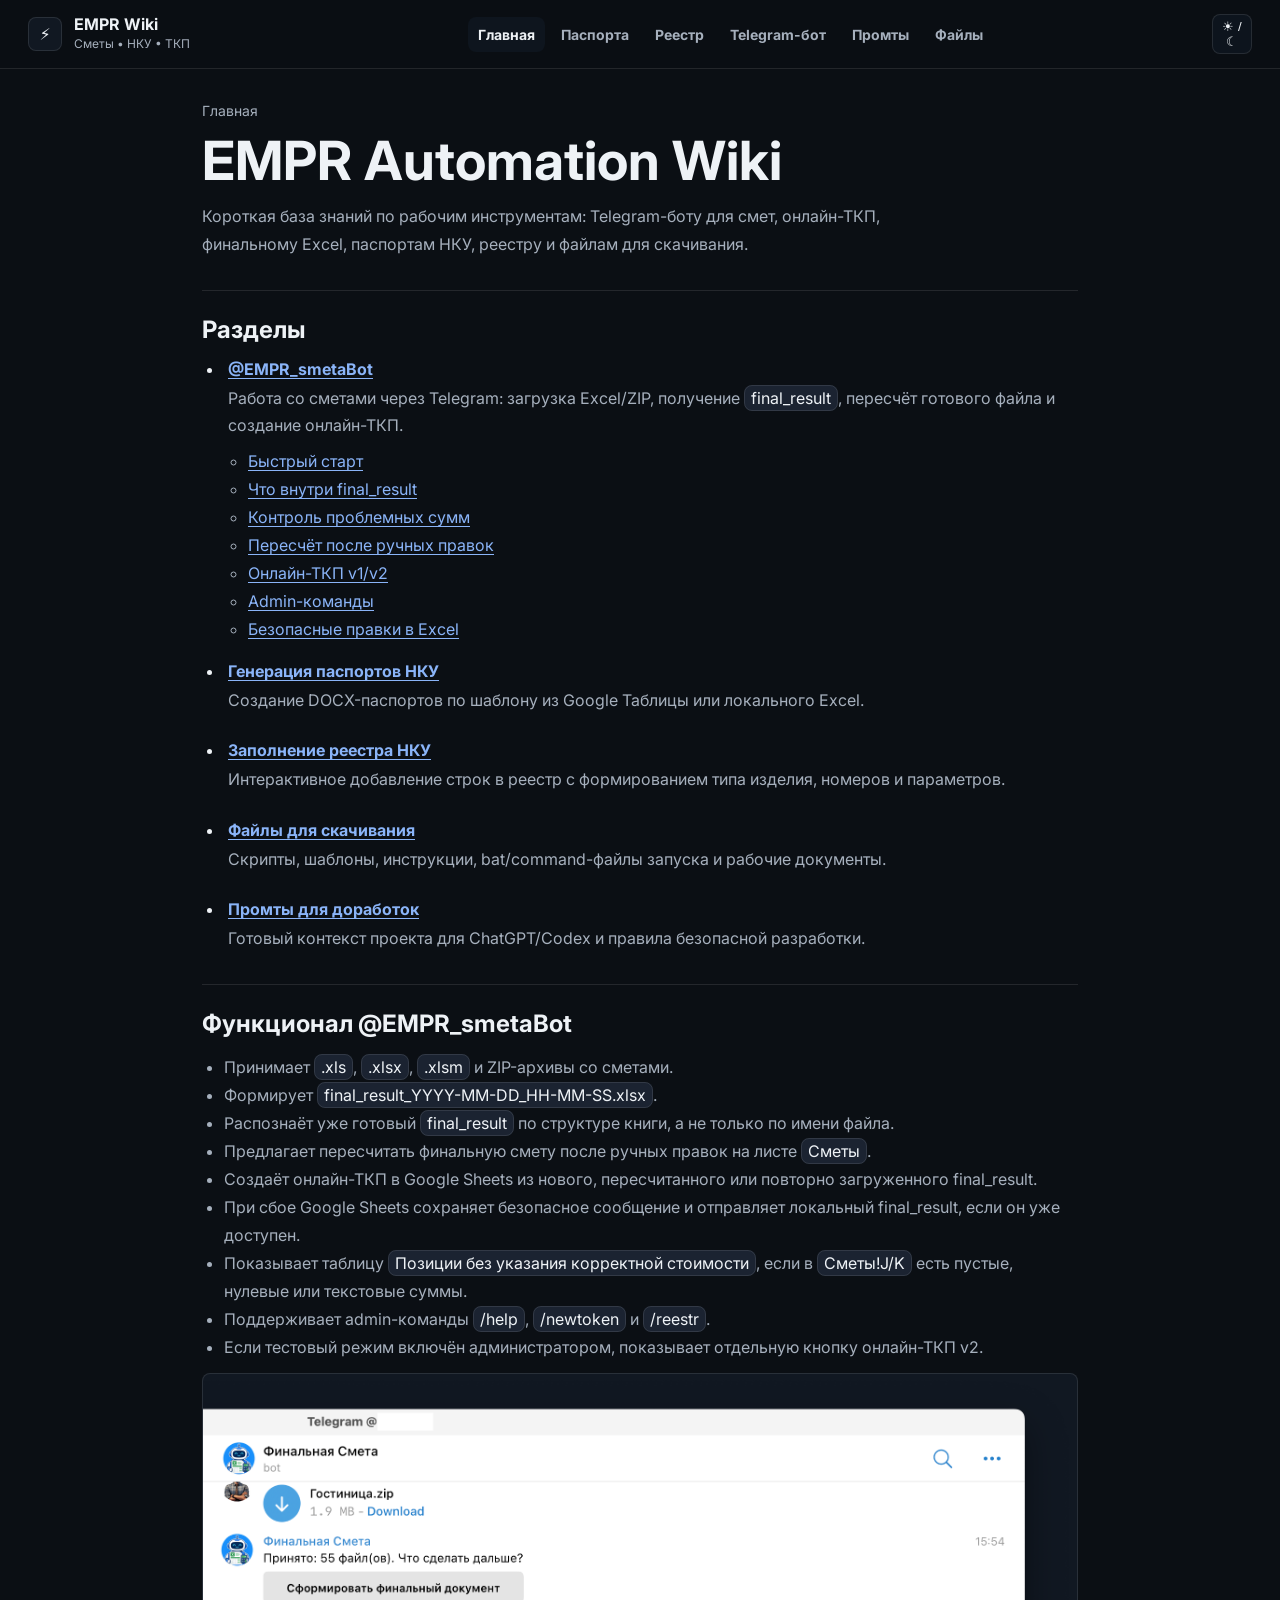
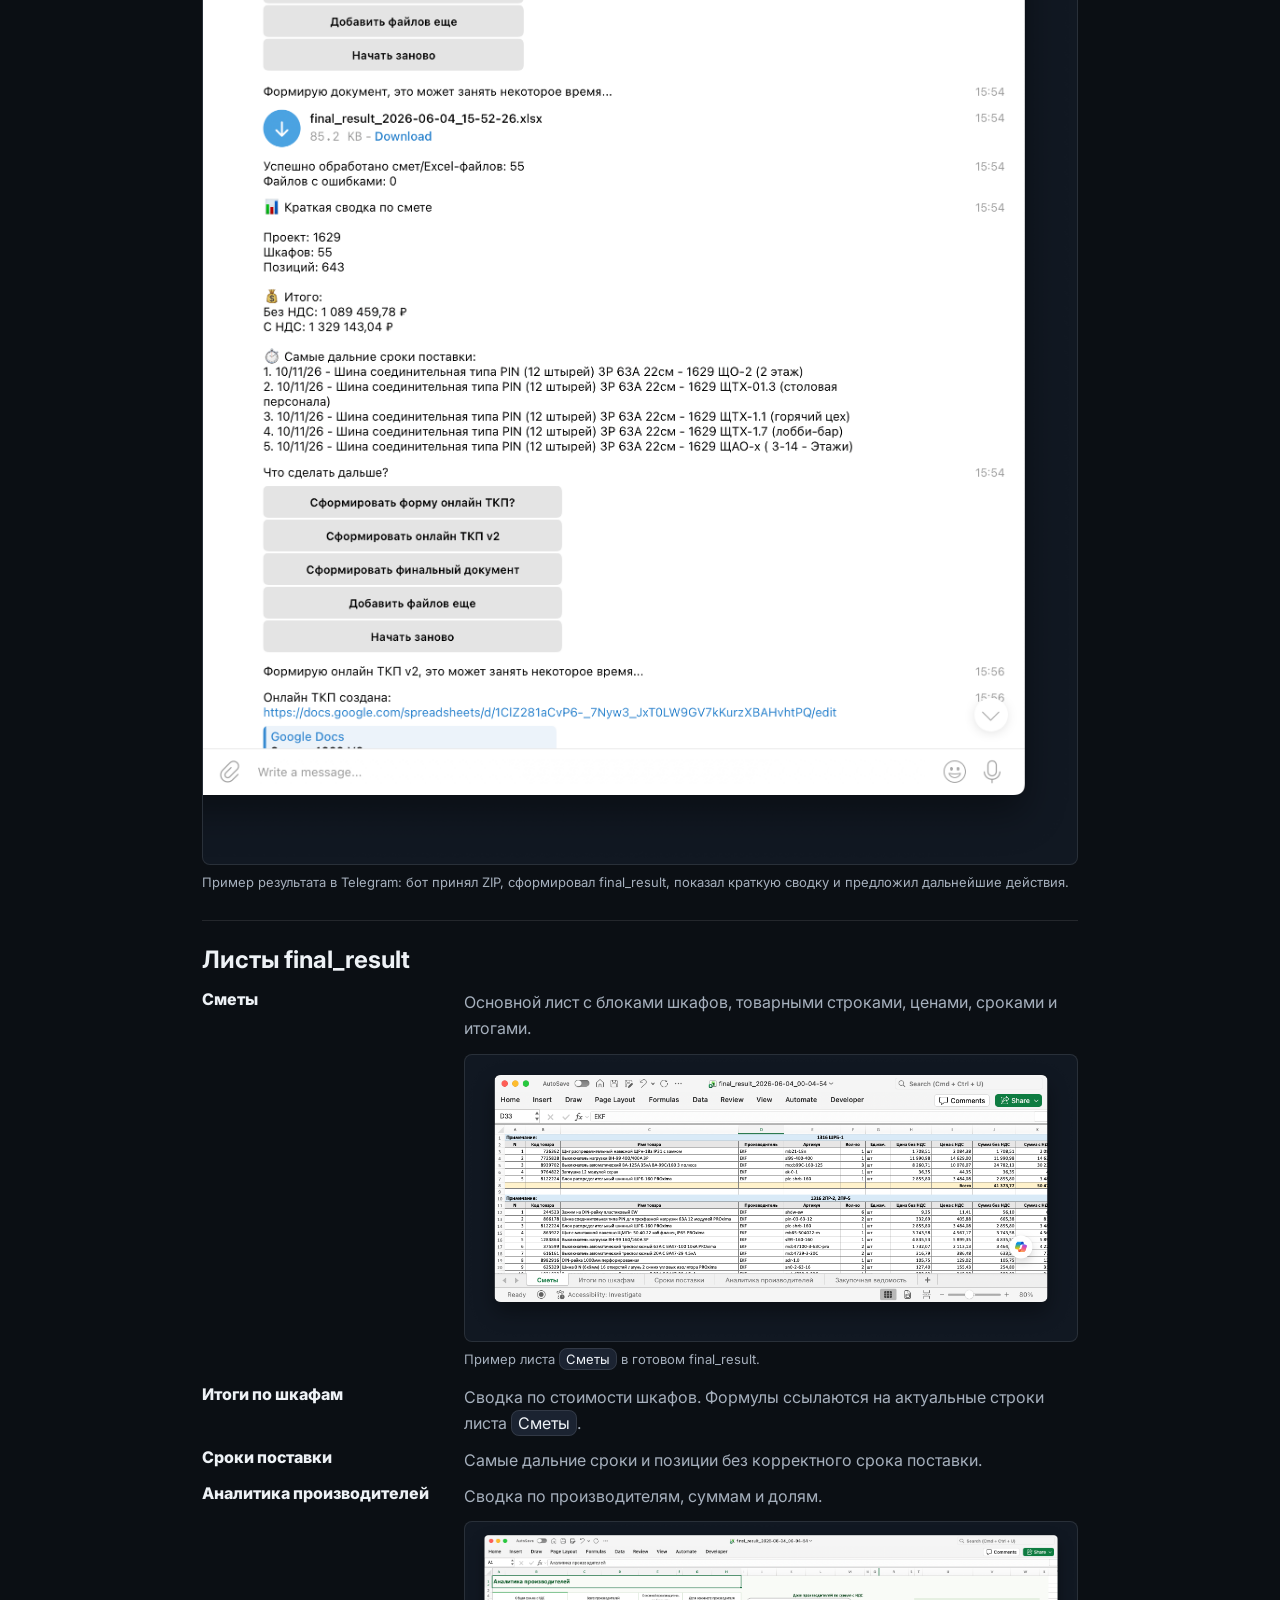
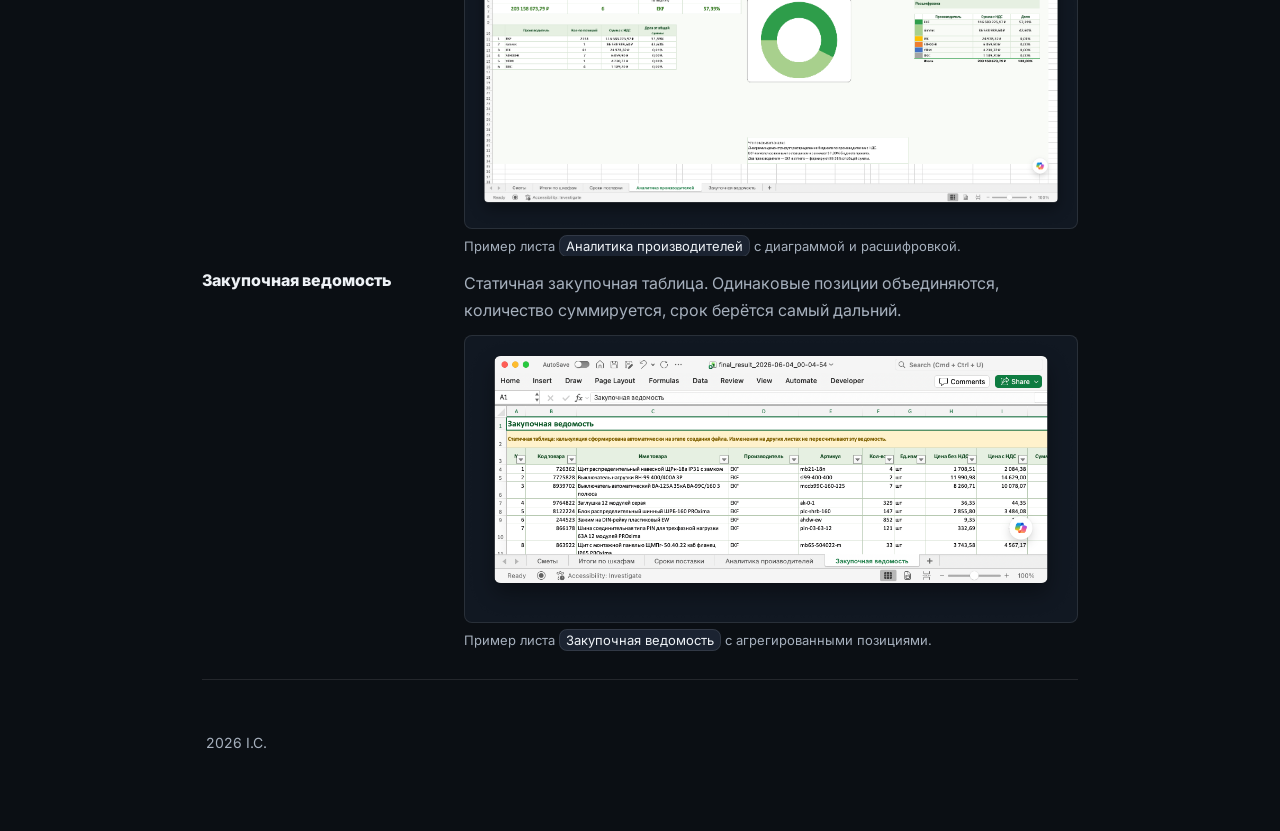
==== commit 820ed5bd: "Update bot wiki with latest features" ====
--- a/index.html
+++ b/index.html
@@ -43,8 +43,10 @@
           <ul>
             <li><a href="bot.html#quick-start">Быстрый старт</a></li>
             <li><a href="bot.html#result-file">Что внутри final_result</a></li>
+            <li><a href="bot.html#invalid-prices">Контроль проблемных сумм</a></li>
             <li><a href="bot.html#recalculate">Пересчёт после ручных правок</a></li>
             <li><a href="bot.html#online-tkp">Онлайн-ТКП v1/v2</a></li>
+            <li><a href="bot.html#admin-commands">Admin-команды</a></li>
             <li><a href="bot.html#safe-editing">Безопасные правки в Excel</a></li>
           </ul>
         </li>
@@ -75,6 +77,9 @@
         <li>Распознаёт уже готовый <span class="inline-code">final_result</span> по структуре книги, а не только по имени файла.</li>
         <li>Предлагает пересчитать финальную смету после ручных правок на листе <span class="inline-code">Сметы</span>.</li>
         <li>Создаёт онлайн-ТКП в Google Sheets из нового, пересчитанного или повторно загруженного final_result.</li>
+        <li>При сбое Google Sheets сохраняет безопасное сообщение и отправляет локальный final_result, если он уже доступен.</li>
+        <li>Показывает таблицу <span class="inline-code">Позиции без указания корректной стоимости</span>, если в <span class="inline-code">Сметы!J/K</span> есть пустые, нулевые или текстовые суммы.</li>
+        <li>Поддерживает admin-команды <span class="inline-code">/help</span>, <span class="inline-code">/newtoken</span> и <span class="inline-code">/reestr</span>.</li>
         <li>Если тестовый режим включён администратором, показывает отдельную кнопку онлайн-ТКП v2.</li>
       </ul>
       <figure class="wiki-screenshot">
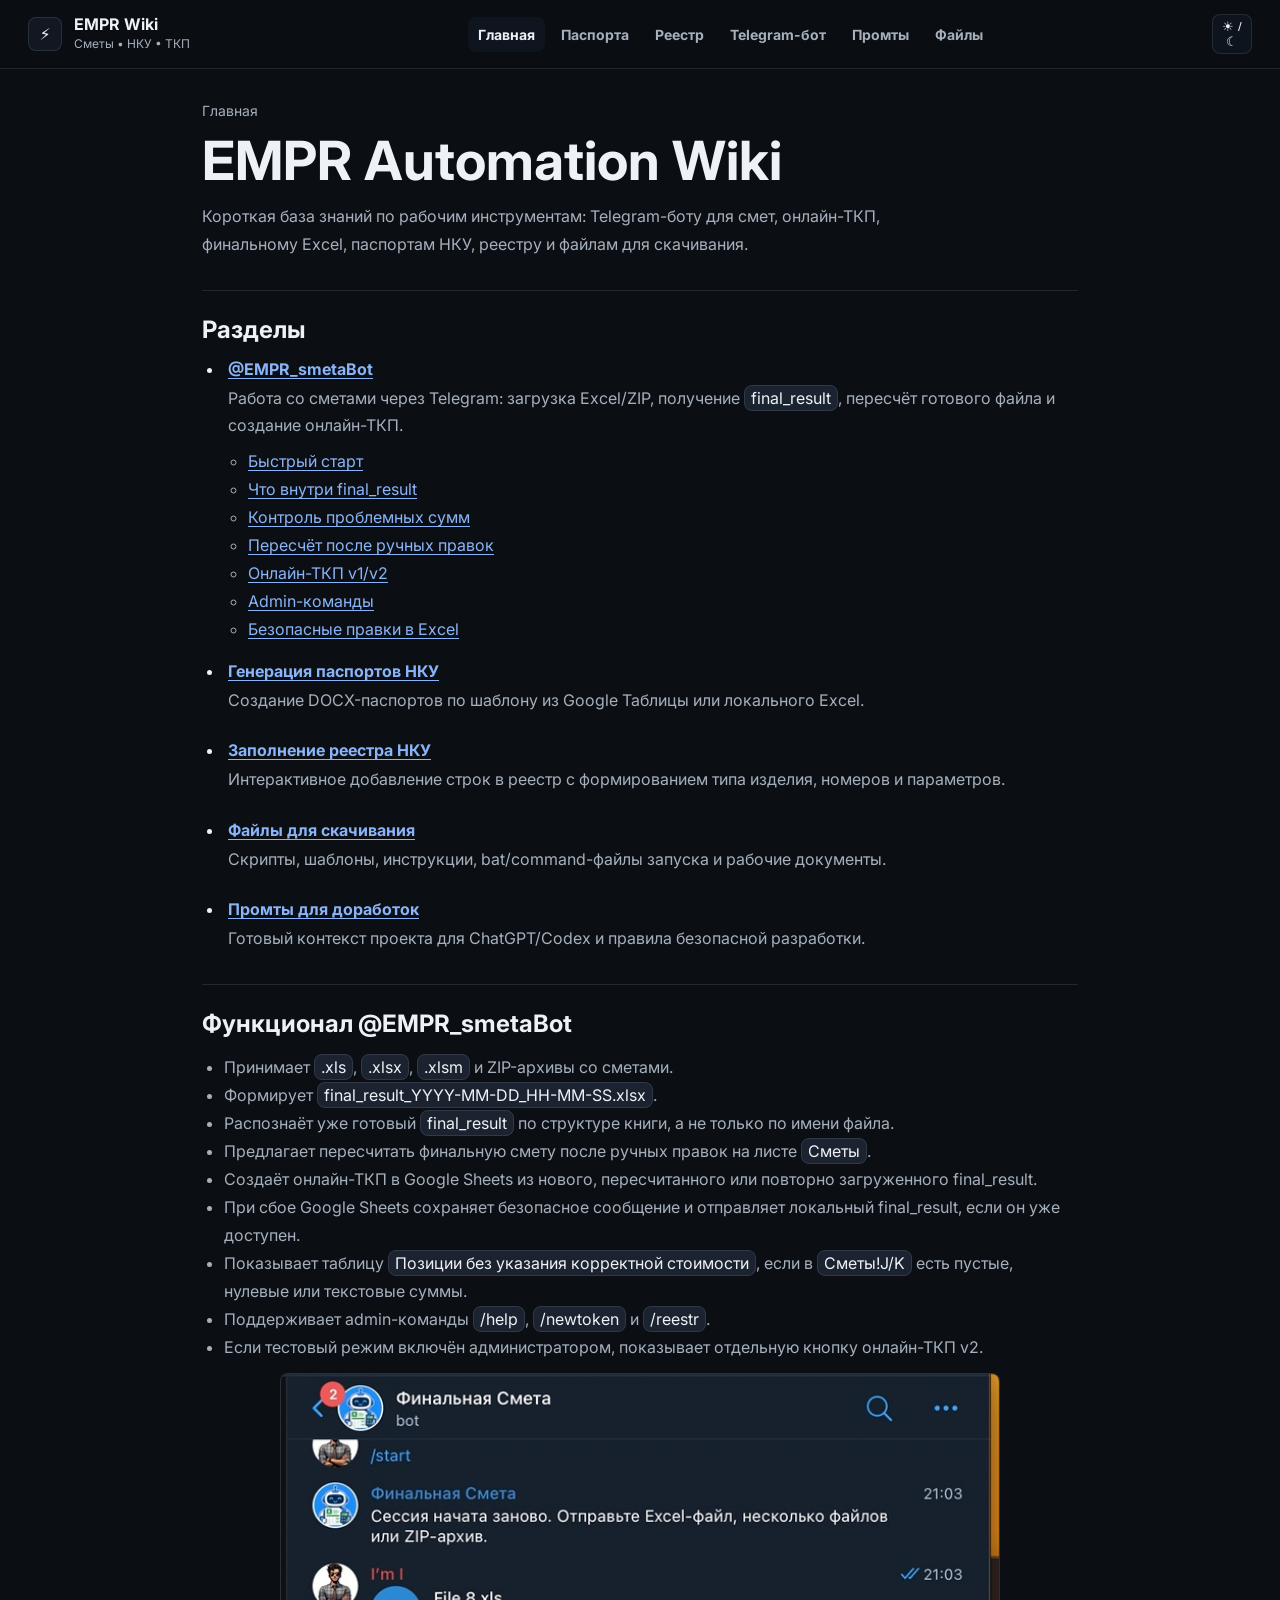
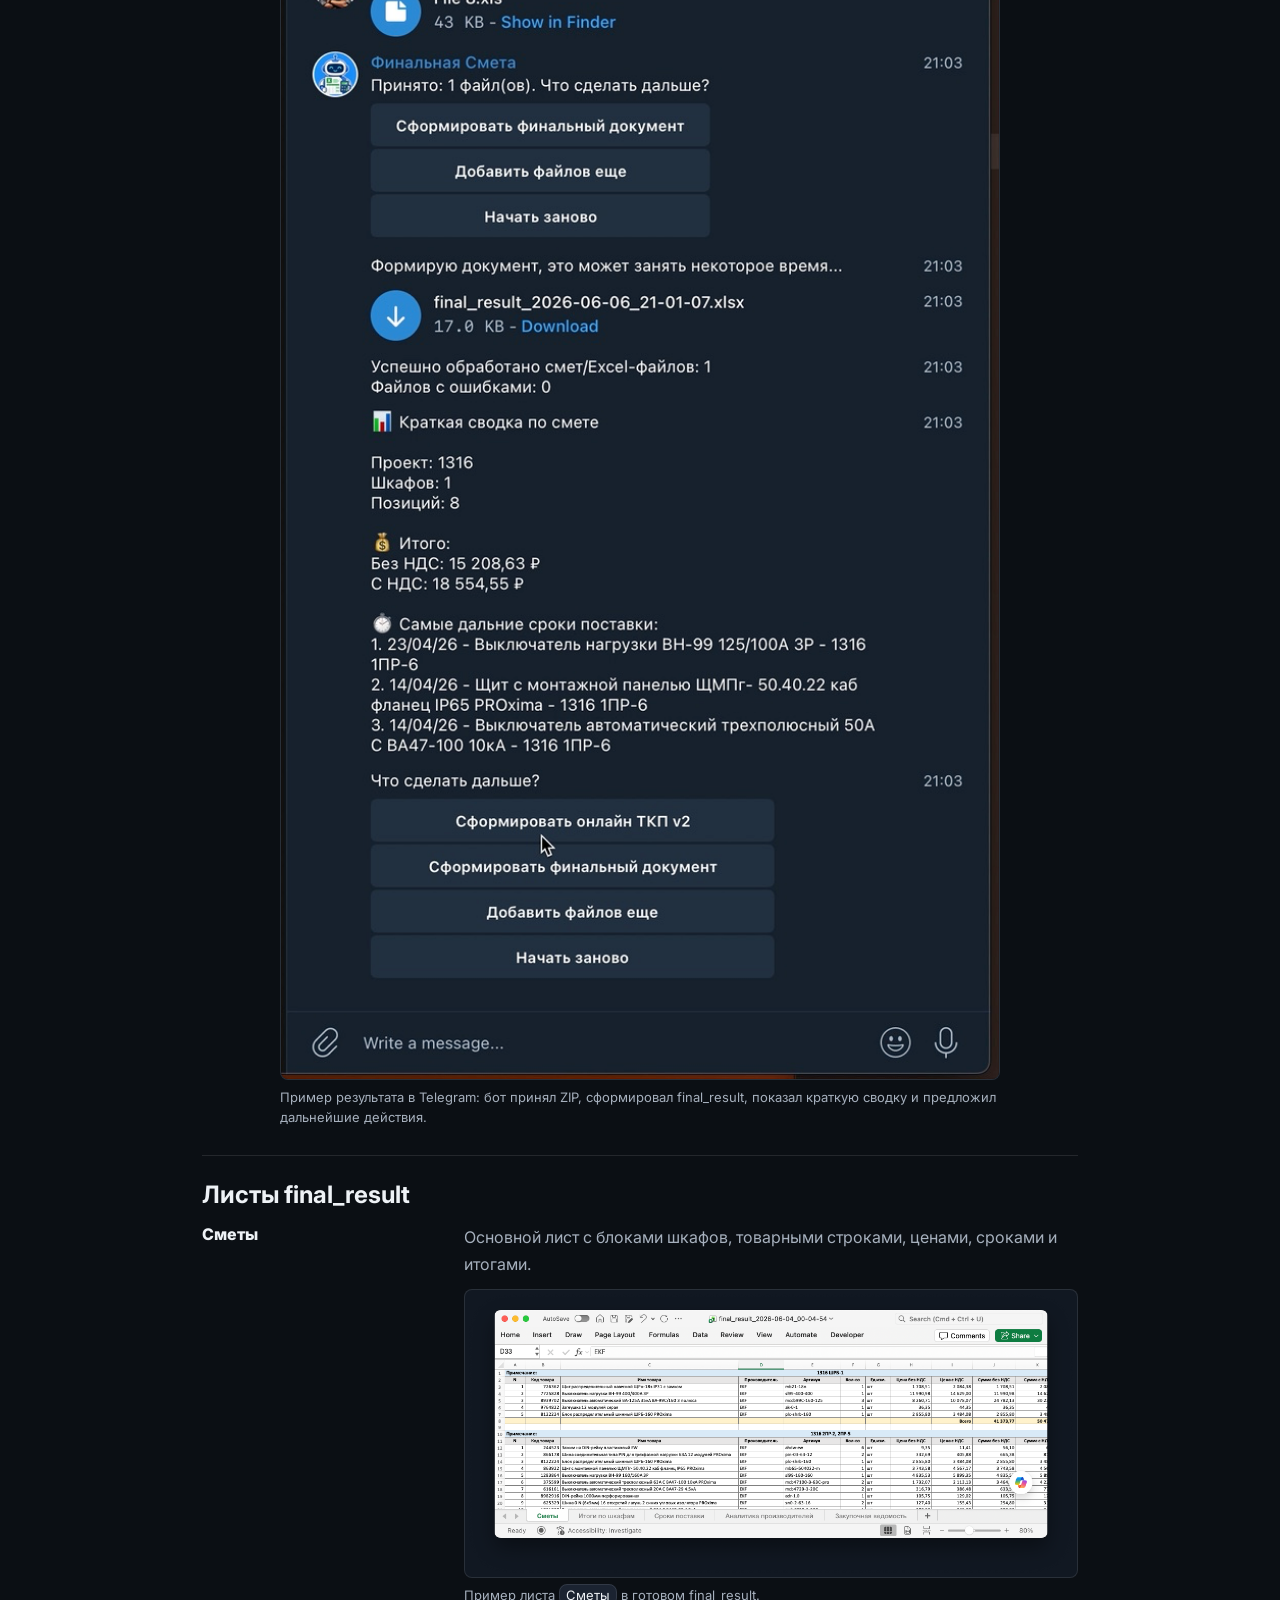
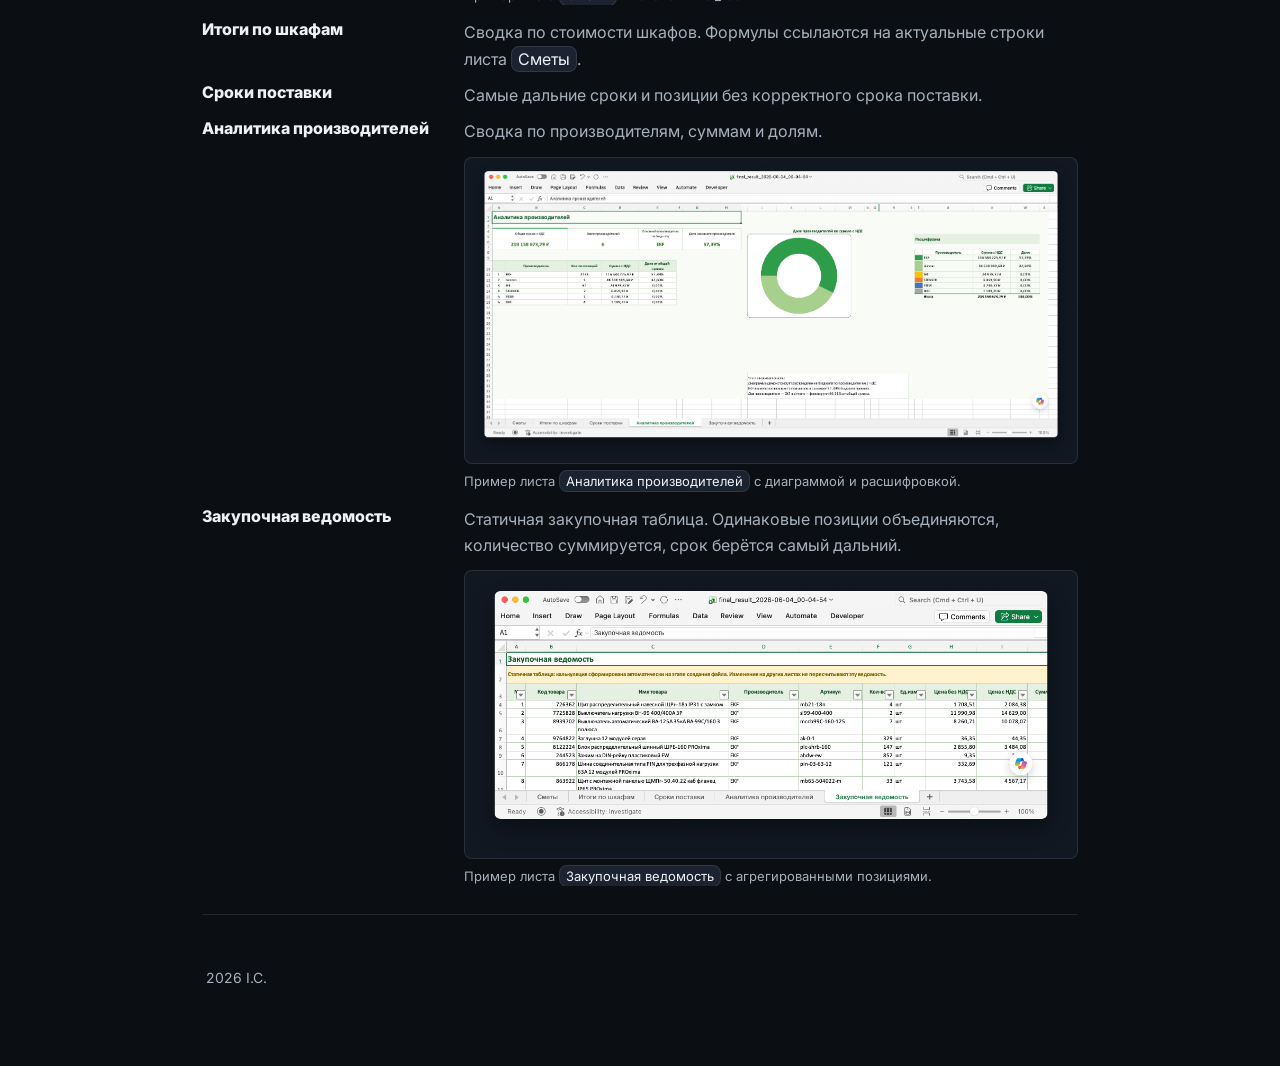
==== commit 395dfdc4: "Add safe bot screenshots to site" ====
--- a/index.html
+++ b/index.html
@@ -82,7 +82,7 @@
         <li>Поддерживает admin-команды <span class="inline-code">/help</span>, <span class="inline-code">/newtoken</span> и <span class="inline-code">/reestr</span>.</li>
         <li>Если тестовый режим включён администратором, показывает отдельную кнопку онлайн-ТКП v2.</li>
       </ul>
-      <figure class="wiki-screenshot">
+      <figure class="wiki-screenshot telegram-screenshot">
         <img src="assets/bot-final-smeta.png" alt="Диалог Telegram с @EMPR_smetaBot после формирования финальной сметы" loading="lazy" />
         <figcaption>Пример результата в Telegram: бот принял ZIP, сформировал final_result, показал краткую сводку и предложил дальнейшие действия.</figcaption>
       </figure>
--- a/styles.css
+++ b/styles.css
@@ -199,6 +199,11 @@
   margin: 12px 0 4px;
   max-width: 100%;
   overflow: hidden;
+}
+.wiki-screenshot.telegram-screenshot {
+  max-width: 720px;
+  margin-left: auto;
+  margin-right: auto;
 }
 .wiki-screenshot img {
   display: block;
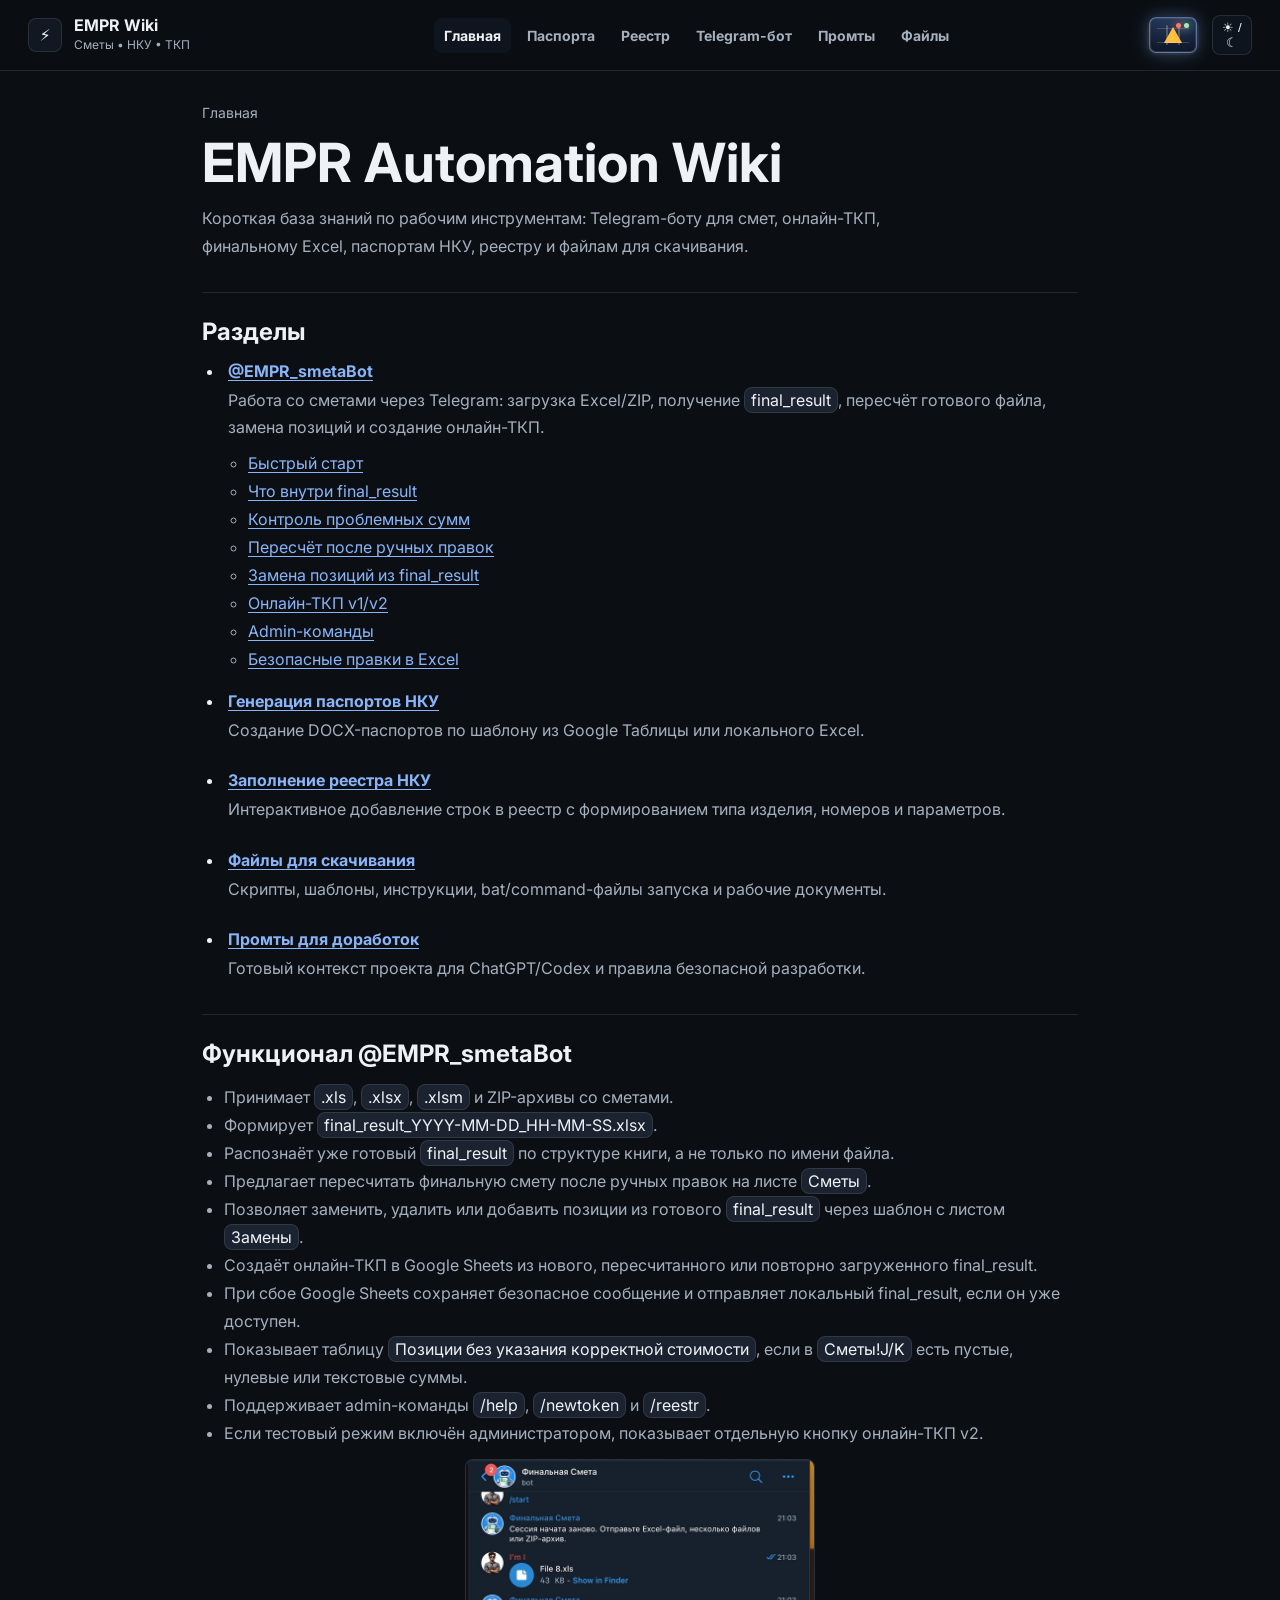
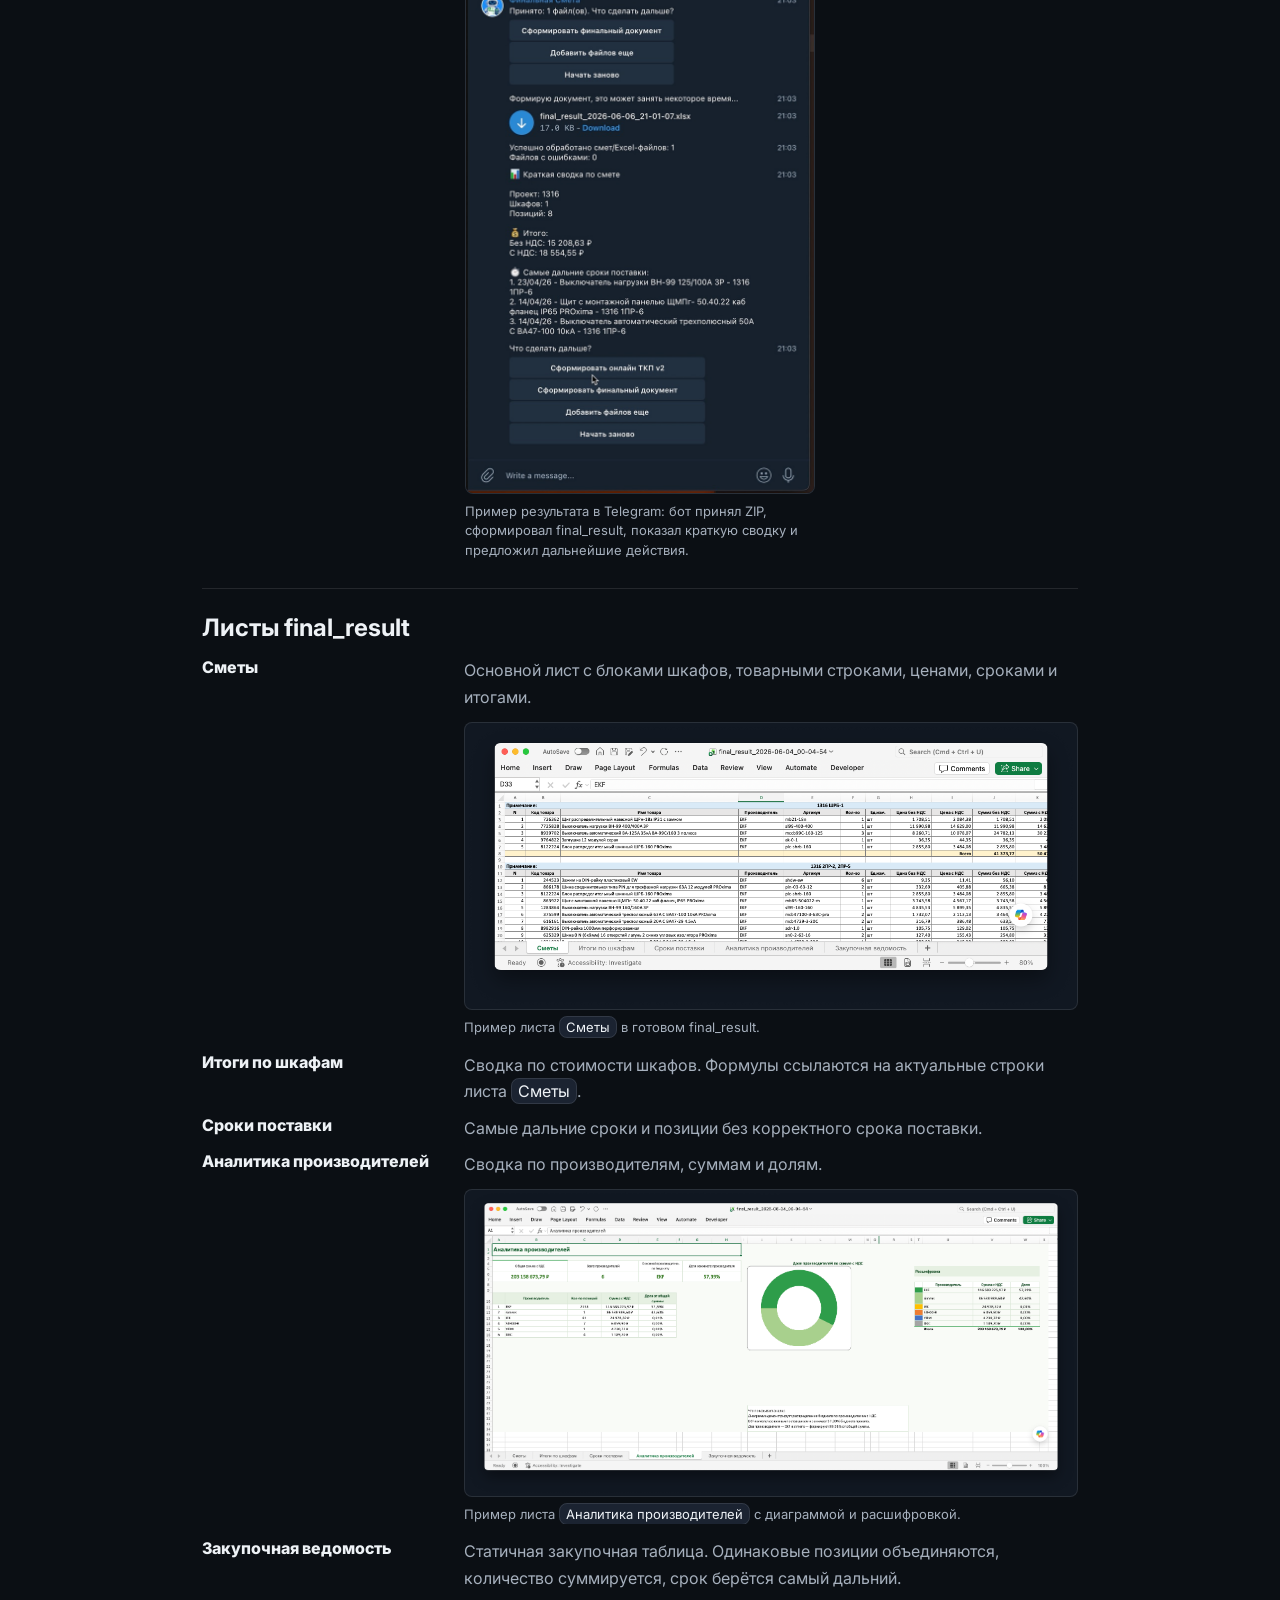
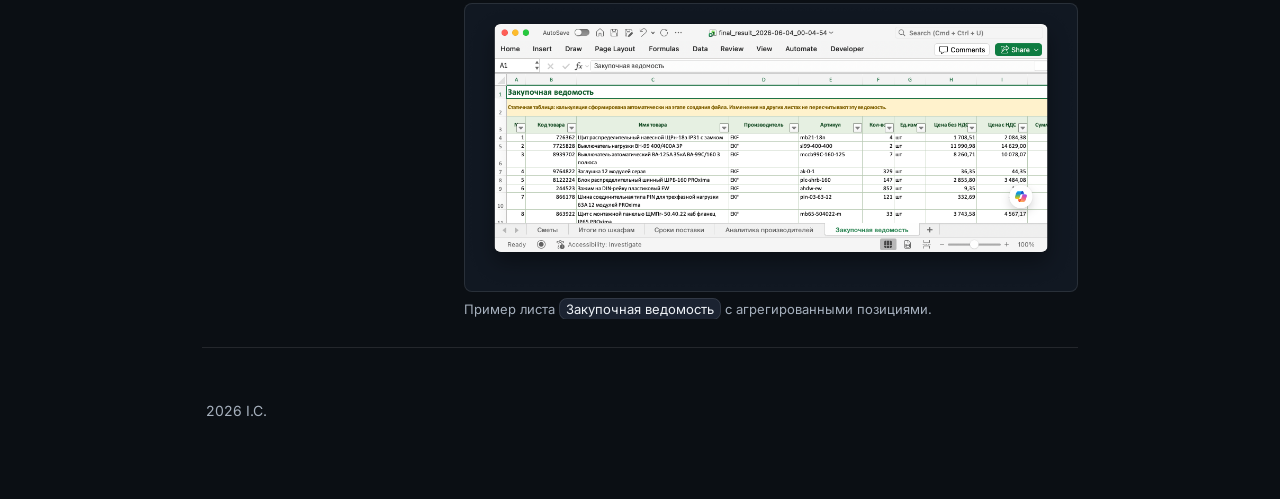
==== commit e9ea8cf3: "Document replacement workflow" ====
--- a/index.html
+++ b/index.html
@@ -39,12 +39,13 @@
       <ul class="wiki-index-list">
         <li>
           <a href="bot.html"><strong>@EMPR_smetaBot</strong></a>
-          <p>Работа со сметами через Telegram: загрузка Excel/ZIP, получение <span class="inline-code">final_result</span>, пересчёт готового файла и создание онлайн-ТКП.</p>
+          <p>Работа со сметами через Telegram: загрузка Excel/ZIP, получение <span class="inline-code">final_result</span>, пересчёт готового файла, замена позиций и создание онлайн-ТКП.</p>
           <ul>
             <li><a href="bot.html#quick-start">Быстрый старт</a></li>
             <li><a href="bot.html#result-file">Что внутри final_result</a></li>
             <li><a href="bot.html#invalid-prices">Контроль проблемных сумм</a></li>
             <li><a href="bot.html#recalculate">Пересчёт после ручных правок</a></li>
+            <li><a href="bot.html#replacement-flow">Замена позиций из final_result</a></li>
             <li><a href="bot.html#online-tkp">Онлайн-ТКП v1/v2</a></li>
             <li><a href="bot.html#admin-commands">Admin-команды</a></li>
             <li><a href="bot.html#safe-editing">Безопасные правки в Excel</a></li>
@@ -76,6 +77,7 @@
         <li>Формирует <span class="inline-code">final_result_YYYY-MM-DD_HH-MM-SS.xlsx</span>.</li>
         <li>Распознаёт уже готовый <span class="inline-code">final_result</span> по структуре книги, а не только по имени файла.</li>
         <li>Предлагает пересчитать финальную смету после ручных правок на листе <span class="inline-code">Сметы</span>.</li>
+        <li>Позволяет заменить, удалить или добавить позиции из готового <span class="inline-code">final_result</span> через шаблон с листом <span class="inline-code">Замены</span>.</li>
         <li>Создаёт онлайн-ТКП в Google Sheets из нового, пересчитанного или повторно загруженного final_result.</li>
         <li>При сбое Google Sheets сохраняет безопасное сообщение и отправляет локальный final_result, если он уже доступен.</li>
         <li>Показывает таблицу <span class="inline-code">Позиции без указания корректной стоимости</span>, если в <span class="inline-code">Сметы!J/K</span> есть пустые, нулевые или текстовые суммы.</li>
--- a/styles.css
+++ b/styles.css
@@ -64,6 +64,198 @@
 .topnav { display: flex; align-items: center; gap: 6px; flex-wrap: wrap; }
 .topnav a { text-decoration: none; color: var(--muted); padding: 9px 10px; border-radius: 8px; font-weight: 700; font-size: 14px; }
 .topnav a:hover, .topnav a.active { color: var(--text); background: var(--panel); }
+.topbar-tools {
+  display: flex;
+  align-items: center;
+  gap: 10px;
+  flex: 0 0 auto;
+}
+.power-cabinet {
+  position: relative;
+  width: 58px;
+  height: 42px;
+  padding: 0;
+  border: 0;
+  background: transparent;
+  cursor: pointer;
+  flex: 0 0 auto;
+  filter: drop-shadow(0 0 10px color-mix(in srgb, var(--accent) 22%, transparent));
+}
+.power-cabinet:focus-visible {
+  outline: 2px solid var(--accent);
+  outline-offset: 3px;
+  border-radius: 10px;
+}
+.power-cabinet:hover .cabinet-shell,
+.power-cabinet:focus-visible .cabinet-shell {
+  border-color: color-mix(in srgb, var(--warn) 72%, var(--accent));
+  box-shadow:
+    inset 0 0 0 1px rgba(255,255,255,.13),
+    inset 0 -8px 18px rgba(0,0,0,.18),
+    0 0 20px color-mix(in srgb, var(--warn) 26%, transparent);
+}
+.power-cabinet::before {
+  content: "";
+  position: absolute;
+  inset: 4px 3px 1px;
+  border-radius: 9px;
+  background: color-mix(in srgb, var(--warn) 18%, transparent);
+  opacity: .32;
+  animation: cabinet-live-glow 1.45s ease-in-out infinite;
+}
+.cabinet-shell {
+  position: absolute;
+  inset: 3px 5px 3px;
+  display: grid;
+  grid-template-columns: 1fr 1fr;
+  overflow: hidden;
+  border: 1px solid color-mix(in srgb, var(--accent) 46%, var(--line));
+  border-radius: 7px;
+  background:
+    linear-gradient(90deg, transparent 49%, color-mix(in srgb, var(--line) 84%, transparent) 49% 51%, transparent 51%),
+    linear-gradient(180deg, color-mix(in srgb, var(--svg-panel-a) 82%, white 4%), var(--svg-panel-b));
+  box-shadow:
+    inset 0 0 0 1px rgba(255,255,255,.10),
+    inset 0 -8px 18px rgba(0,0,0,.18),
+    0 0 14px color-mix(in srgb, var(--accent) 18%, transparent);
+  animation: cabinet-hum 1.7s ease-in-out infinite;
+}
+.cabinet-shell::before,
+.cabinet-shell::after {
+  content: "";
+  position: absolute;
+  left: 7px;
+  right: 7px;
+  height: 1px;
+  background: rgba(255,255,255,.16);
+}
+.cabinet-shell::before { top: 10px; }
+.cabinet-shell::after { bottom: 9px; }
+.cabinet-panel {
+  position: relative;
+  min-width: 0;
+}
+.cabinet-panel::before {
+  content: "";
+  position: absolute;
+  top: 7px;
+  bottom: 7px;
+  width: 2px;
+  border-radius: 999px;
+  background: rgba(255,255,255,.22);
+}
+.cabinet-left::before { right: 5px; }
+.cabinet-right::before { left: 5px; }
+.cabinet-warning {
+  position: absolute;
+  left: 50%;
+  top: 50%;
+  display: grid;
+  place-items: center;
+  width: 18px;
+  height: 16px;
+  padding-top: 3px;
+  clip-path: polygon(50% 0, 100% 100%, 0 100%);
+  color: #071121;
+  background: var(--warn);
+  font-size: 10px;
+  font-weight: 900;
+  line-height: 1;
+  transform: translate(-50%, -50%);
+  box-shadow: 0 0 10px color-mix(in srgb, var(--warn) 64%, transparent);
+  animation: cabinet-bolt 1.1s ease-in-out infinite;
+}
+.cabinet-lamp {
+  position: absolute;
+  top: 5px;
+  width: 5px;
+  height: 5px;
+  border-radius: 50%;
+  box-shadow: 0 0 10px currentColor;
+}
+.cabinet-lamp-green {
+  right: 7px;
+  color: #9ff4b8;
+  background: currentColor;
+  animation: cabinet-lamp-blink 1.2s steps(2, end) infinite;
+}
+.cabinet-lamp-red {
+  right: 15px;
+  color: #ff7a66;
+  background: currentColor;
+  animation: cabinet-lamp-blink 1.8s steps(2, end) infinite reverse;
+}
+.cabinet-arc {
+  position: absolute;
+  width: 14px;
+  height: 8px;
+  border-top: 2px solid #bfe5ff;
+  border-radius: 50%;
+  opacity: 0;
+  filter: drop-shadow(0 0 5px #8ab4f8);
+}
+.cabinet-arc-one {
+  --arc-rotate: 32deg;
+  right: -4px;
+  top: 11px;
+  transform: rotate(32deg);
+  animation: cabinet-spark 1.65s linear infinite;
+}
+.cabinet-arc-two {
+  --arc-rotate: 212deg;
+  left: -5px;
+  bottom: 9px;
+  transform: rotate(212deg);
+  animation: cabinet-spark 2.1s linear infinite .35s;
+}
+.cabinet-burst {
+  position: absolute;
+  z-index: 2;
+  color: var(--warn);
+  font-size: 17px;
+  line-height: 1;
+  opacity: 0;
+  pointer-events: none;
+  text-shadow:
+    0 0 8px color-mix(in srgb, var(--warn) 86%, transparent),
+    0 0 16px color-mix(in srgb, var(--accent) 42%, transparent);
+}
+.cabinet-burst-one {
+  left: -8px;
+  top: 0;
+  transform: rotate(-18deg);
+}
+.cabinet-burst-two {
+  right: -9px;
+  top: -3px;
+  transform: rotate(18deg);
+}
+.cabinet-burst-three {
+  right: 7px;
+  bottom: -7px;
+  transform: rotate(8deg);
+}
+.power-cabinet.cabinet-zap::before {
+  animation: cabinet-zap-glow .7s ease-out, cabinet-live-glow 1.45s ease-in-out infinite .7s;
+}
+.power-cabinet.cabinet-zap .cabinet-shell {
+  animation: cabinet-zap-shake .42s linear, cabinet-hum 1.7s ease-in-out infinite .42s;
+}
+.power-cabinet.cabinet-zap .cabinet-warning {
+  animation: cabinet-zap-warning .62s ease-out, cabinet-bolt 1.1s ease-in-out infinite .62s;
+}
+.power-cabinet.cabinet-zap .cabinet-arc {
+  animation: cabinet-arc-zap .68s ease-out;
+}
+.power-cabinet.cabinet-zap .cabinet-burst-one {
+  animation: cabinet-burst-one .72s ease-out;
+}
+.power-cabinet.cabinet-zap .cabinet-burst-two {
+  animation: cabinet-burst-two .78s ease-out .06s;
+}
+.power-cabinet.cabinet-zap .cabinet-burst-three {
+  animation: cabinet-burst-three .72s ease-out .12s;
+}
 .theme-toggle { border: 1px solid var(--line); background: var(--panel); color: var(--text); width: 40px; height: 40px; border-radius: 8px; cursor: pointer; }
 .layout { max-width: 1080px; margin: 0 auto; padding: 30px 22px 56px; }
 .hero, .section { border: 1px solid var(--line); background: var(--panel); border-radius: 30px; box-shadow: var(--shadow); }
@@ -201,7 +393,7 @@
   overflow: hidden;
 }
 .wiki-screenshot.telegram-screenshot {
-  max-width: 720px;
+  max-width: 350px;
   margin-left: auto;
   margin-right: auto;
 }
@@ -214,12 +406,88 @@
   border-radius: 8px;
   background: var(--bg-soft);
   object-fit: contain;
+  cursor: zoom-in;
+  transition: border-color .2s ease, transform .2s ease;
+}
+.wiki-screenshot img:hover,
+.wiki-screenshot img:focus-visible {
+  border-color: var(--accent);
+  transform: translateY(-1px);
+  outline: none;
 }
 .wiki-screenshot figcaption {
   margin-top: 8px;
   color: var(--muted);
   font-size: 13px;
   line-height: 1.5;
+}
+body.lightbox-open {
+  overflow: hidden;
+}
+.image-lightbox {
+  position: fixed;
+  inset: 0;
+  z-index: 100;
+  display: none;
+  align-items: flex-start;
+  justify-content: center;
+  padding: 28px;
+  background: rgba(3, 7, 18, .88);
+  backdrop-filter: blur(12px);
+  overflow: auto;
+}
+.image-lightbox.open {
+  display: flex;
+}
+.image-lightbox-inner {
+  position: relative;
+  display: grid;
+  gap: 12px;
+  max-width: min(1120px, 96vw);
+  margin: auto 0;
+}
+.image-lightbox img {
+  display: block;
+  max-width: min(960px, 96vw);
+  width: auto;
+  min-width: min(704px, 92vw);
+  height: auto;
+  border: 1px solid rgba(255, 255, 255, .18);
+  border-radius: 8px;
+  background: var(--bg-soft);
+  object-fit: contain;
+  box-shadow: 0 30px 90px rgba(0, 0, 0, .5);
+}
+.image-lightbox-caption {
+  max-width: min(900px, 90vw);
+  margin: 0 auto;
+  color: rgba(229, 231, 235, .82);
+  font-size: 14px;
+  line-height: 1.5;
+  text-align: center;
+}
+.image-lightbox-close {
+  position: absolute;
+  top: -18px;
+  right: -18px;
+  width: 38px;
+  height: 38px;
+  border: 1px solid rgba(255, 255, 255, .22);
+  border-radius: 999px;
+  color: #fff;
+  background: rgba(15, 23, 42, .88);
+  cursor: pointer;
+  font-size: 22px;
+  line-height: 1;
+}
+@media (max-width: 700px) {
+  .image-lightbox {
+    padding: 14px;
+  }
+  .image-lightbox-close {
+    top: 8px;
+    right: 8px;
+  }
 }
 .wiki-toc ol {
   margin: 0;
@@ -416,6 +684,71 @@
 @keyframes blink { 0%,100% { opacity: .45; } 50% { opacity: 1; filter: drop-shadow(0 0 10px currentColor); } }
 @keyframes breathe { 0%,100% { transform: scale(.96); opacity: .6; } 50% { transform: scale(1.05); opacity: 1; } }
 @keyframes switchPulse { 0%,100% { opacity: .72; } 50% { opacity: 1; } }
+@keyframes cabinet-live-glow {
+  0%, 100% { transform: scale(.92); opacity: .22; }
+  50% { transform: scale(1.08); opacity: .48; }
+}
+@keyframes cabinet-hum {
+  0%, 100% { transform: translateY(0); }
+  45% { transform: translateY(-1px); }
+  55% { transform: translateY(1px); }
+}
+@keyframes cabinet-bolt {
+  0%, 100% { transform: translate(-50%, -50%) scale(.96); }
+  50% { transform: translate(-50%, -50%) scale(1.08); }
+}
+@keyframes cabinet-lamp-blink {
+  0%, 35% { opacity: .35; }
+  36%, 100% { opacity: 1; }
+}
+@keyframes cabinet-spark {
+  0%, 66%, 100% { opacity: 0; }
+  68% { opacity: 1; }
+  72% { opacity: .18; }
+  76% { opacity: 1; }
+  81% { opacity: 0; }
+}
+@keyframes cabinet-zap-glow {
+  0% { transform: scale(.9); opacity: .28; }
+  18% { transform: scale(1.35); opacity: .82; }
+  48% { transform: scale(1.14); opacity: .54; }
+  100% { transform: scale(.98); opacity: .26; }
+}
+@keyframes cabinet-zap-shake {
+  0%, 100% { transform: translate(0, 0) rotate(0deg); }
+  14% { transform: translate(-1px, 1px) rotate(-1deg); }
+  28% { transform: translate(2px, -1px) rotate(1deg); }
+  42% { transform: translate(-2px, -1px) rotate(-1deg); }
+  56% { transform: translate(2px, 1px) rotate(1deg); }
+  70% { transform: translate(-1px, 0) rotate(-.5deg); }
+}
+@keyframes cabinet-zap-warning {
+  0% { transform: translate(-50%, -50%) scale(1); }
+  22% { transform: translate(-50%, -50%) scale(1.35); filter: brightness(1.45); }
+  100% { transform: translate(-50%, -50%) scale(1); filter: brightness(1); }
+}
+@keyframes cabinet-arc-zap {
+  0%, 100% { opacity: 0; transform: scale(.78) rotate(var(--arc-rotate, 0deg)); }
+  20% { opacity: 1; transform: scale(1.3) rotate(var(--arc-rotate, 0deg)); }
+  36% { opacity: .15; }
+  48% { opacity: 1; transform: scale(1.1) rotate(var(--arc-rotate, 0deg)); }
+  72% { opacity: .2; }
+}
+@keyframes cabinet-burst-one {
+  0% { opacity: 0; transform: translate(8px, 10px) scale(.7) rotate(-18deg); }
+  16% { opacity: 1; }
+  100% { opacity: 0; transform: translate(-18px, -16px) scale(1.25) rotate(-32deg); }
+}
+@keyframes cabinet-burst-two {
+  0% { opacity: 0; transform: translate(-8px, 10px) scale(.7) rotate(18deg); }
+  18% { opacity: 1; }
+  100% { opacity: 0; transform: translate(18px, -18px) scale(1.28) rotate(34deg); }
+}
+@keyframes cabinet-burst-three {
+  0% { opacity: 0; transform: translate(-5px, -8px) scale(.7) rotate(8deg); }
+  22% { opacity: 1; }
+  100% { opacity: 0; transform: translate(12px, 18px) scale(1.16) rotate(22deg); }
+}
 @media (max-width: 900px) {
   .hero, .wiki-hero { grid-template-columns: 1fr; padding: 28px; }
   .grid-2, .grid-3 { grid-template-columns: 1fr; }
@@ -425,6 +758,8 @@
 }
 @media (max-width: 620px) {
   .topbar { padding: 12px 16px; }
+  .topbar-tools { gap: 8px; }
+  .power-cabinet { width: 44px; height: 38px; }
   .layout { padding: 22px 14px 42px; }
   .section { padding: 24px; border-radius: 24px; }
   .wiki-hero { padding: 24px; border-radius: 24px; }
@@ -438,3 +773,10 @@
   .wiki-def-list dd { margin-bottom: 12px; }
   .wiki-toc ol { columns: 1; }
 }
+@media (prefers-reduced-motion: reduce) {
+  .power-cabinet,
+  .power-cabinet *,
+  .power-cabinet::before {
+    animation: none !important;
+  }
+}
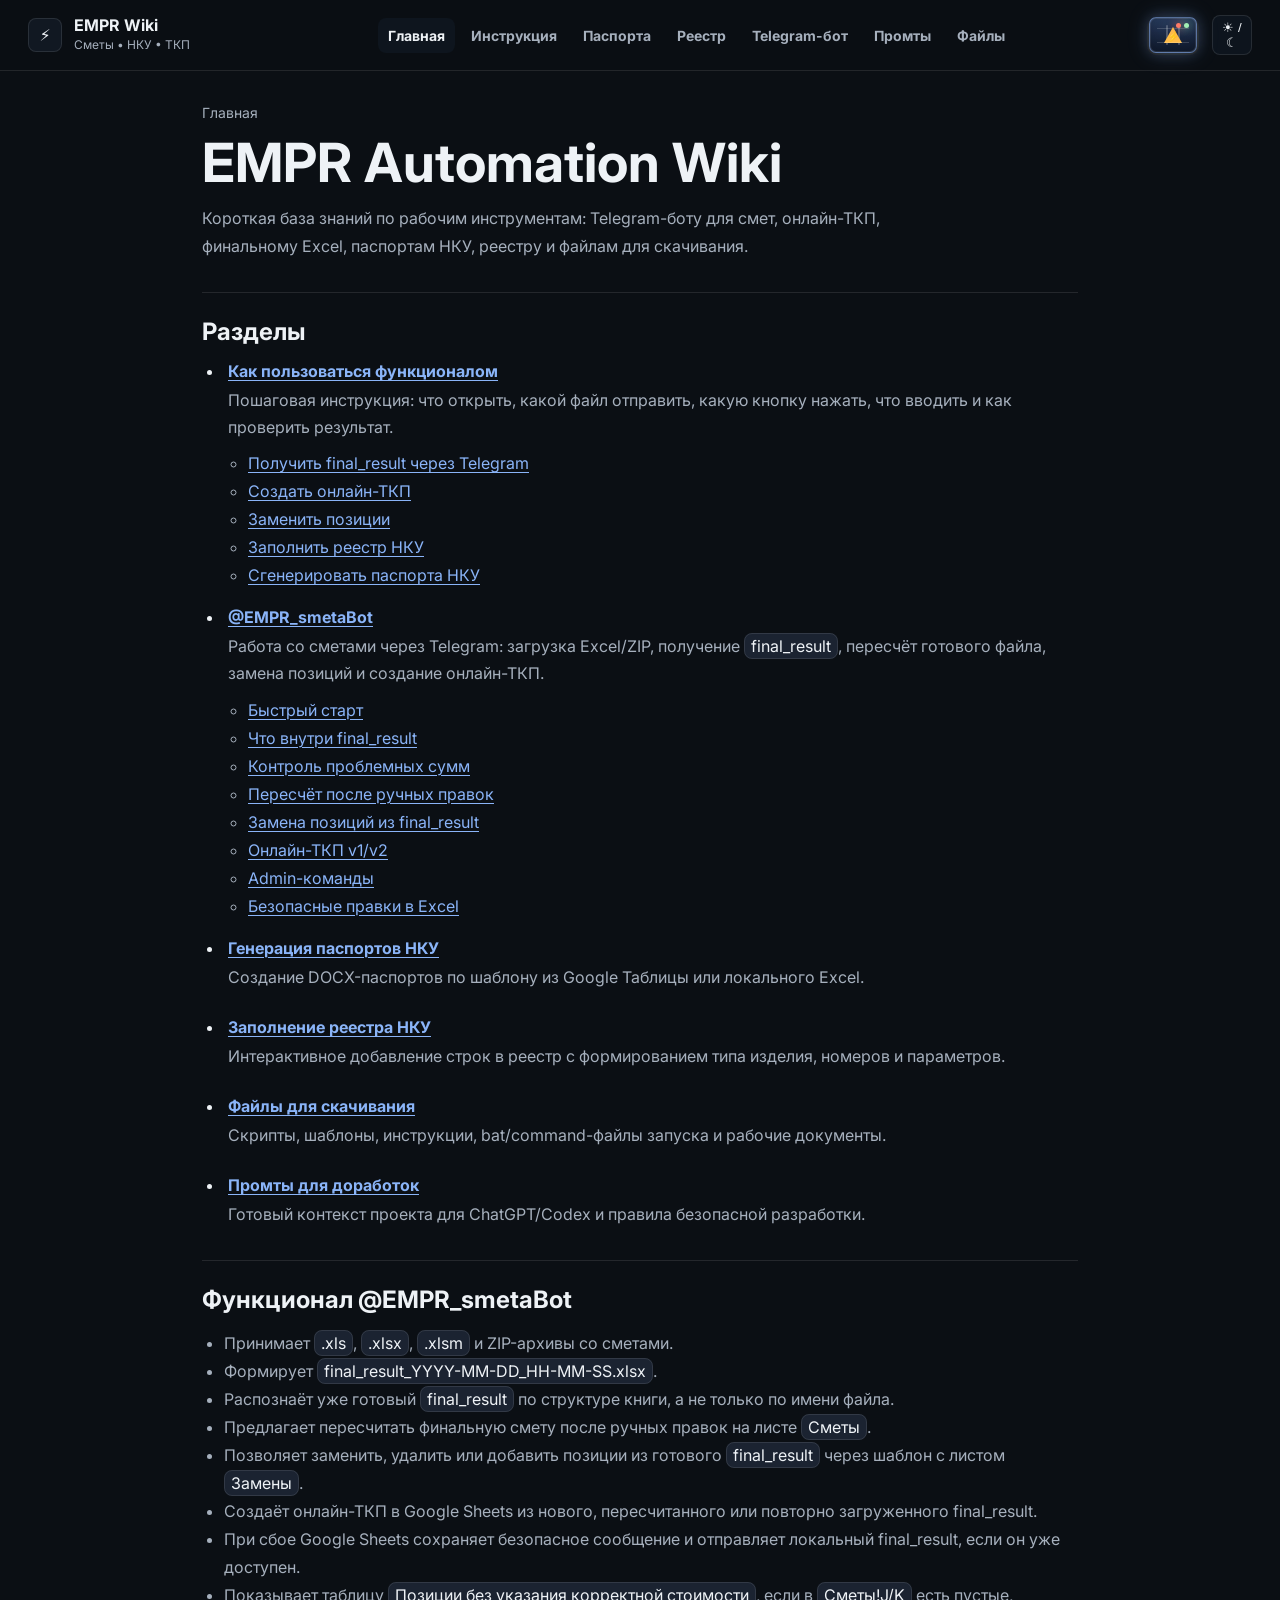
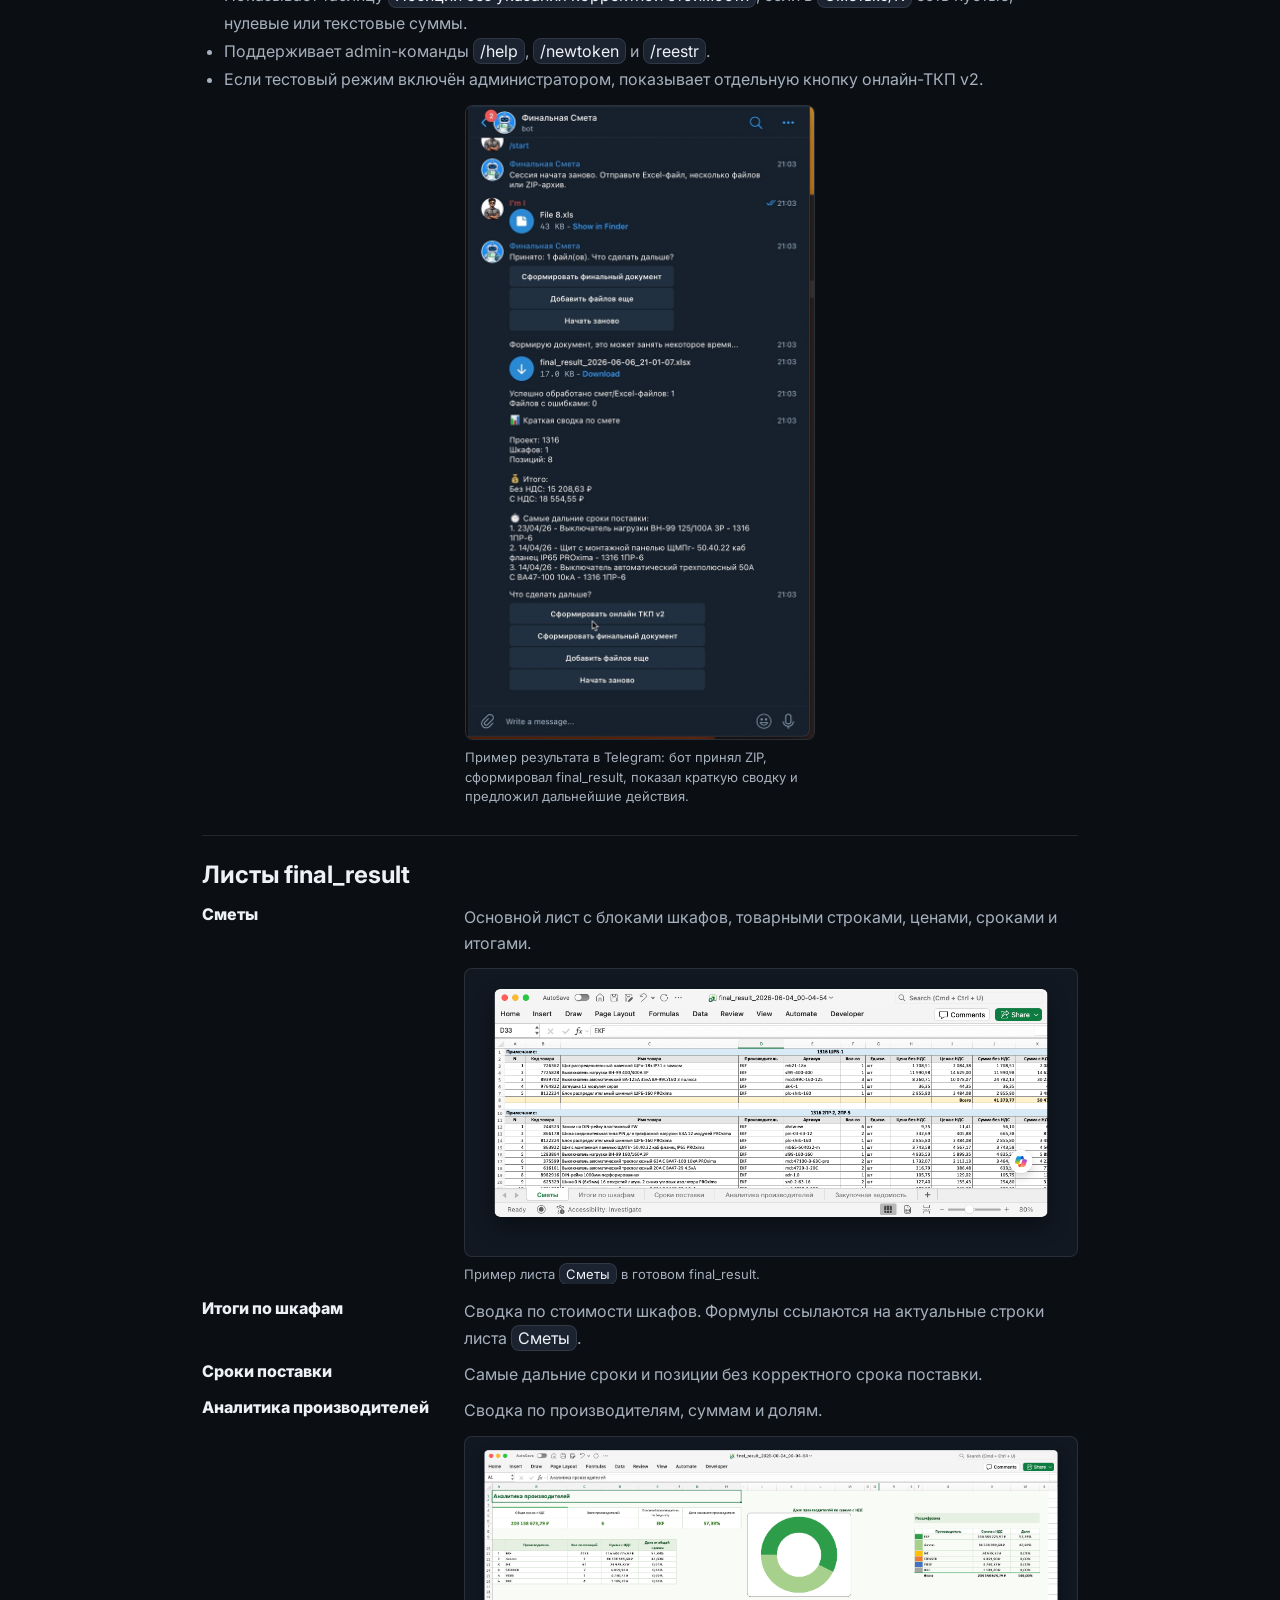
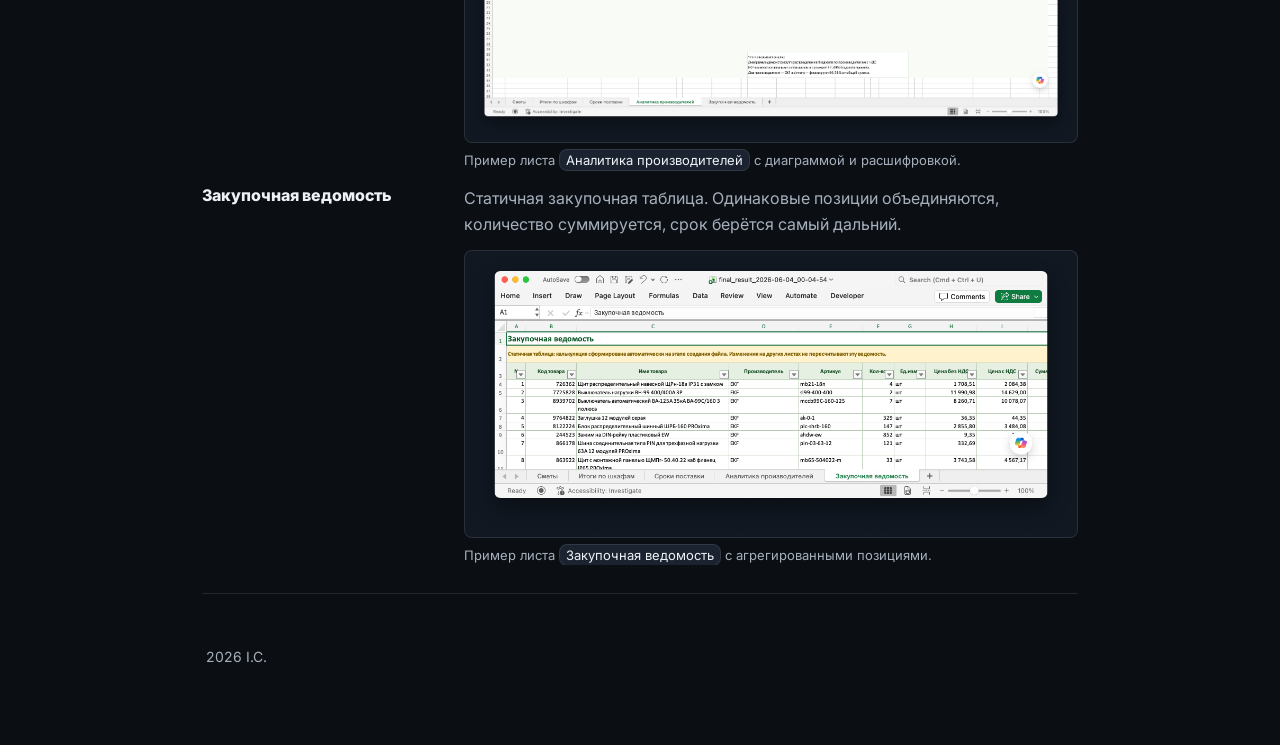
==== commit 2e10449b: "Add detailed usage guide" ====
--- a/index.html
+++ b/index.html
@@ -18,6 +18,7 @@
     </a>
     <nav class="topnav" aria-label="Основная навигация">
       <a class="active" href="index.html">Главная</a>
+      <a href="usage.html">Инструкция</a>
       <a href="passports.html">Паспорта</a>
       <a href="registry.html">Реестр</a>
       <a href="bot.html">Telegram-бот</a>
@@ -37,6 +38,17 @@
     <section class="wiki-doc">
       <h2>Разделы</h2>
       <ul class="wiki-index-list">
+        <li>
+          <a href="usage.html"><strong>Как пользоваться функционалом</strong></a>
+          <p>Пошаговая инструкция: что открыть, какой файл отправить, какую кнопку нажать, что вводить и как проверить результат.</p>
+          <ul>
+            <li><a href="usage.html#telegram-final-result">Получить final_result через Telegram</a></li>
+            <li><a href="usage.html#online-tkp">Создать онлайн-ТКП</a></li>
+            <li><a href="usage.html#replacement">Заменить позиции</a></li>
+            <li><a href="usage.html#nku-registry">Заполнить реестр НКУ</a></li>
+            <li><a href="usage.html#nku-passports">Сгенерировать паспорта НКУ</a></li>
+          </ul>
+        </li>
         <li>
           <a href="bot.html"><strong>@EMPR_smetaBot</strong></a>
           <p>Работа со сметами через Telegram: загрузка Excel/ZIP, получение <span class="inline-code">final_result</span>, пересчёт готового файла, замена позиций и создание онлайн-ТКП.</p>
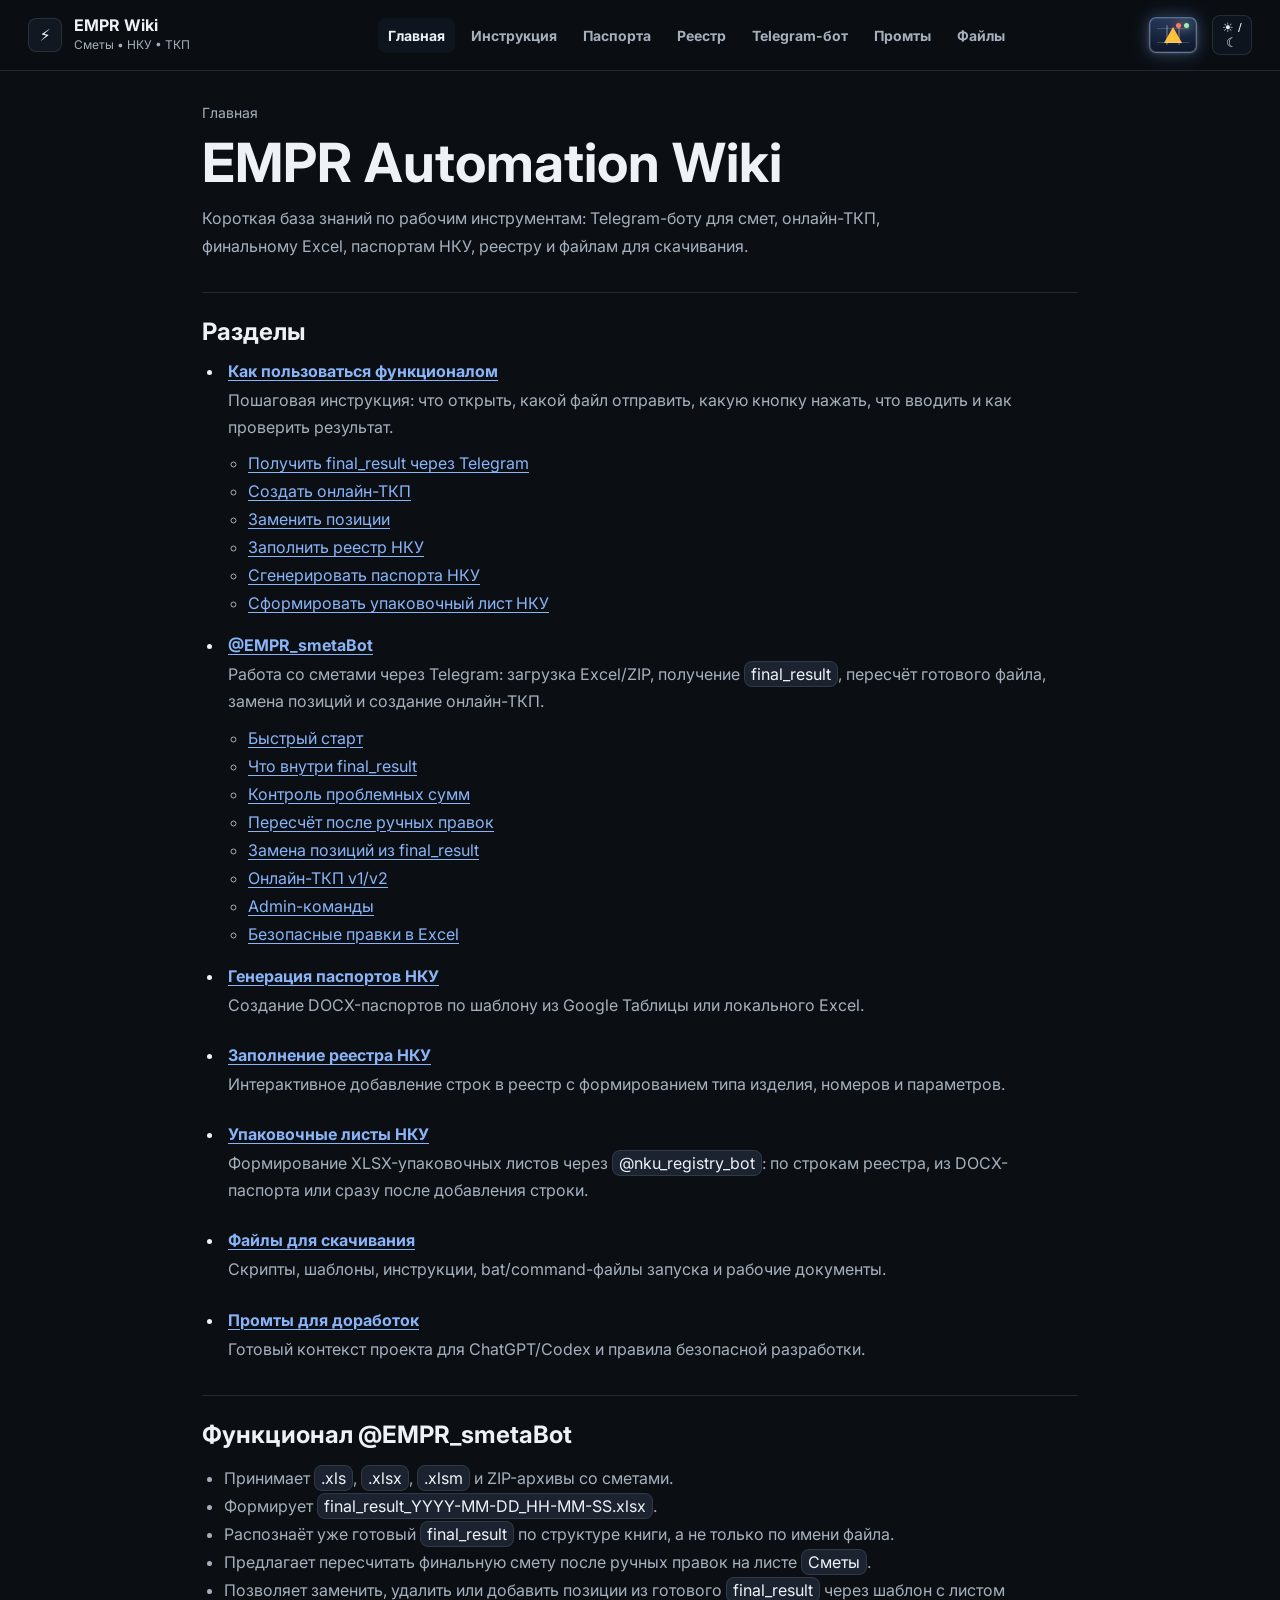
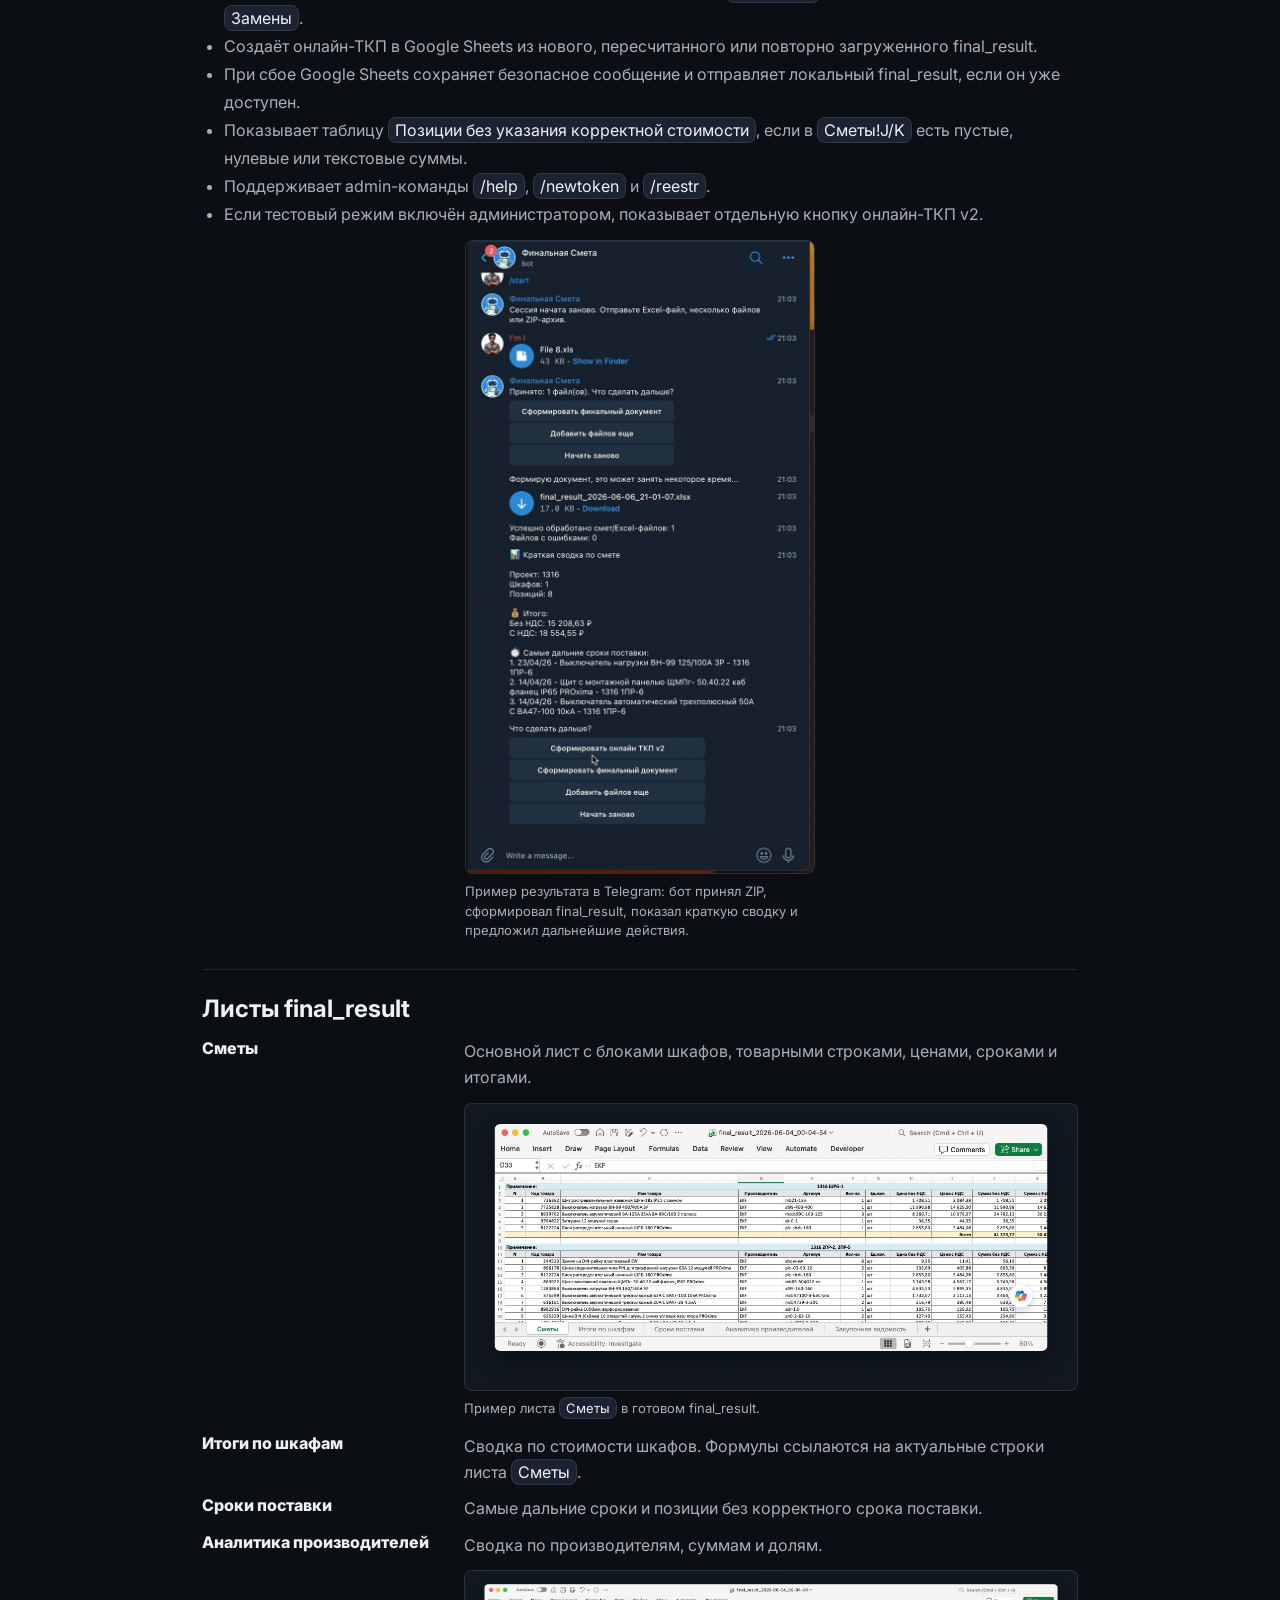
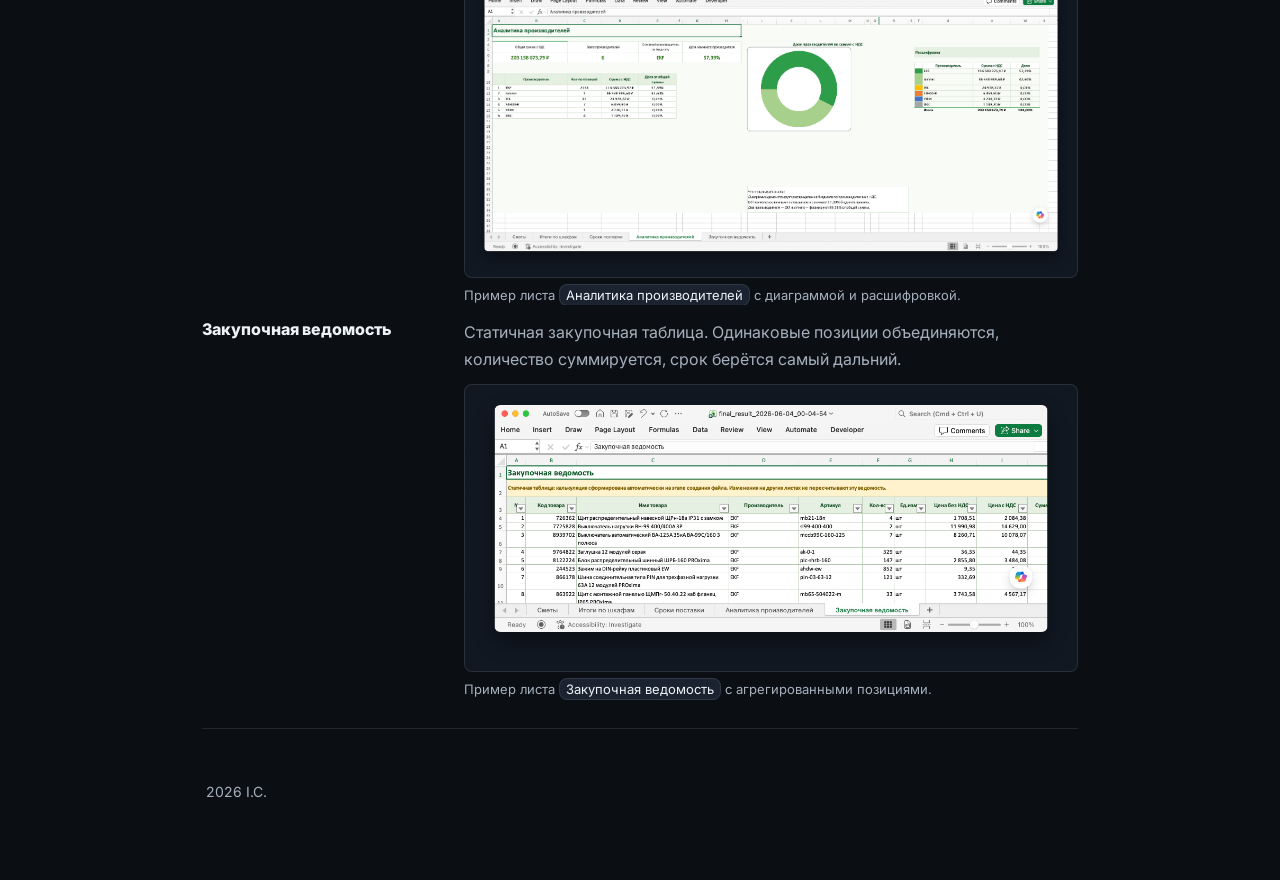
==== commit 9988261f: "Document packing list bot workflow" ====
--- a/index.html
+++ b/index.html
@@ -47,6 +47,7 @@
             <li><a href="usage.html#replacement">Заменить позиции</a></li>
             <li><a href="usage.html#nku-registry">Заполнить реестр НКУ</a></li>
             <li><a href="usage.html#nku-passports">Сгенерировать паспорта НКУ</a></li>
+            <li><a href="usage.html#nku-packing-list">Сформировать упаковочный лист НКУ</a></li>
           </ul>
         </li>
         <li>
@@ -70,6 +71,10 @@
         <li>
           <a href="registry.html"><strong>Заполнение реестра НКУ</strong></a>
           <p>Интерактивное добавление строк в реестр с формированием типа изделия, номеров и параметров.</p>
+        </li>
+        <li>
+          <a href="usage.html#nku-packing-list"><strong>Упаковочные листы НКУ</strong></a>
+          <p>Формирование XLSX-упаковочных листов через <span class="inline-code">@nku_registry_bot</span>: по строкам реестра, из DOCX-паспорта или сразу после добавления строки.</p>
         </li>
         <li>
           <a href="files.html"><strong>Файлы для скачивания</strong></a>
